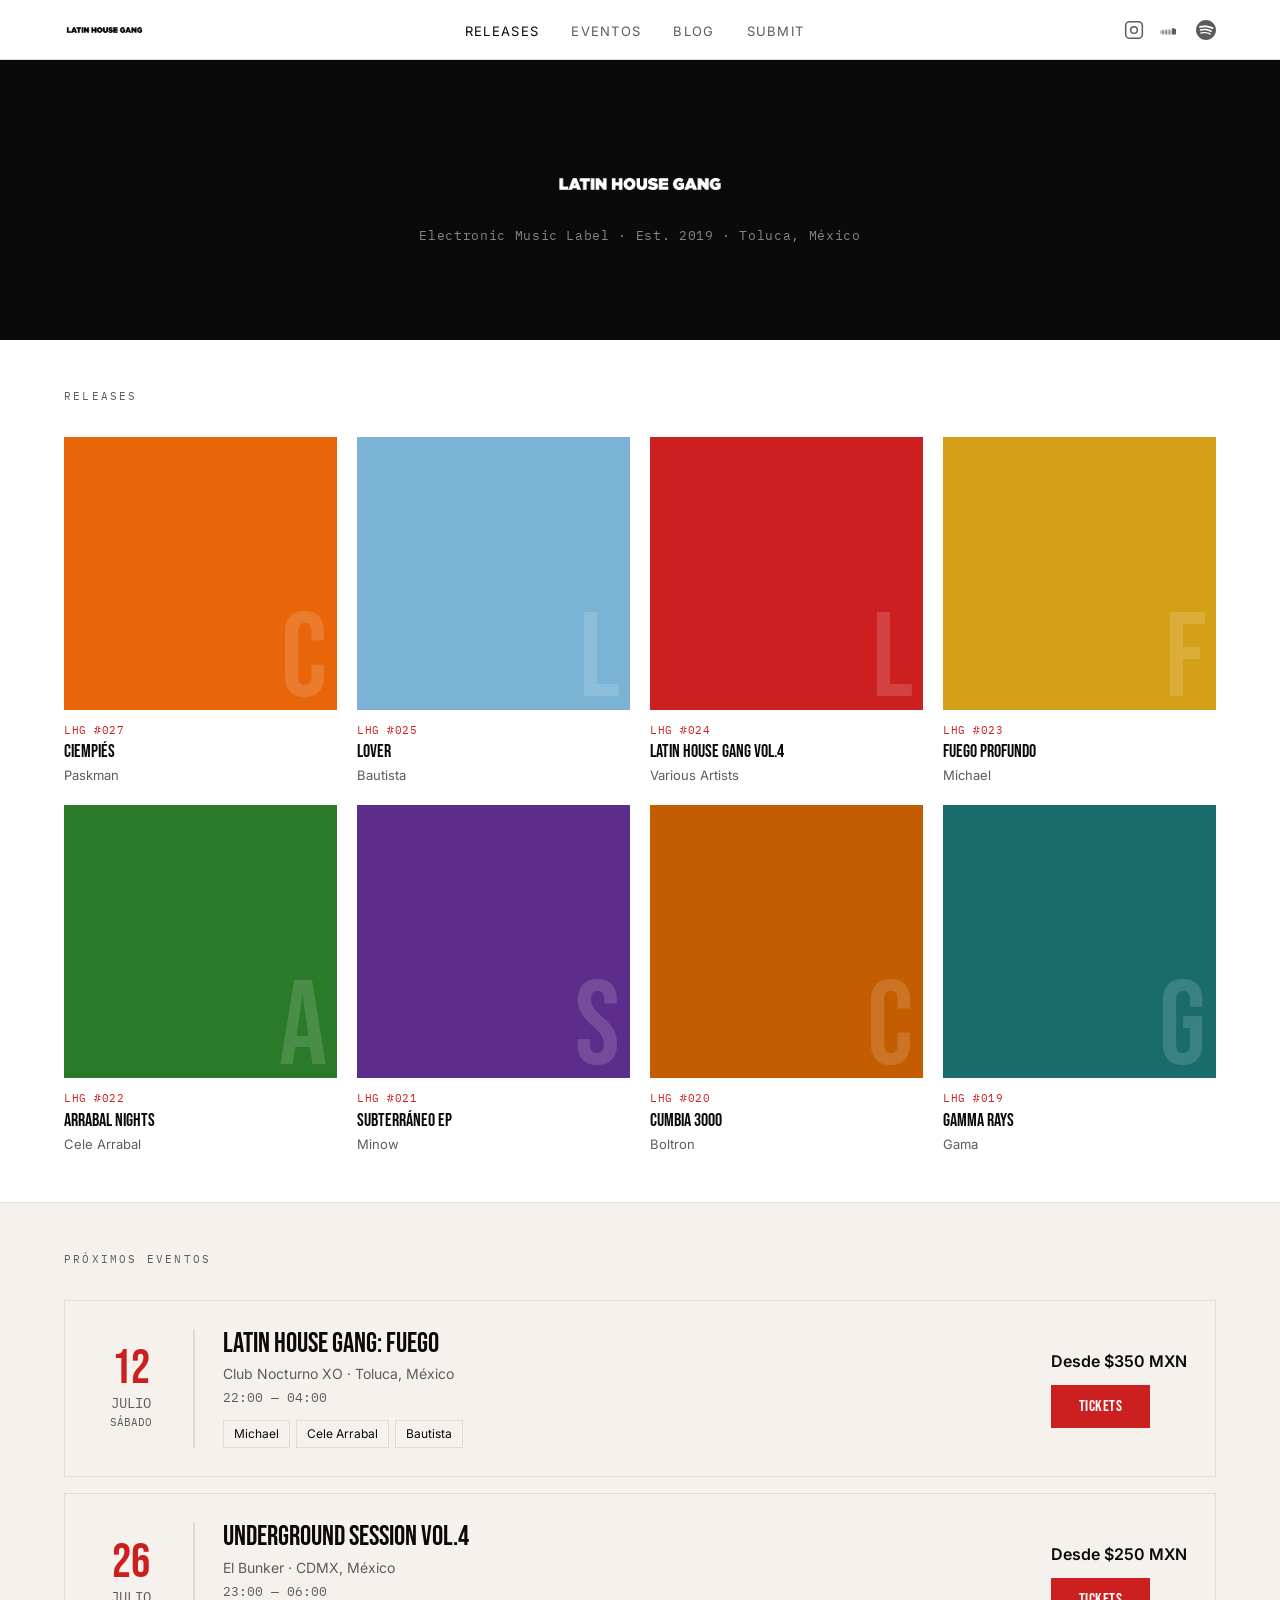
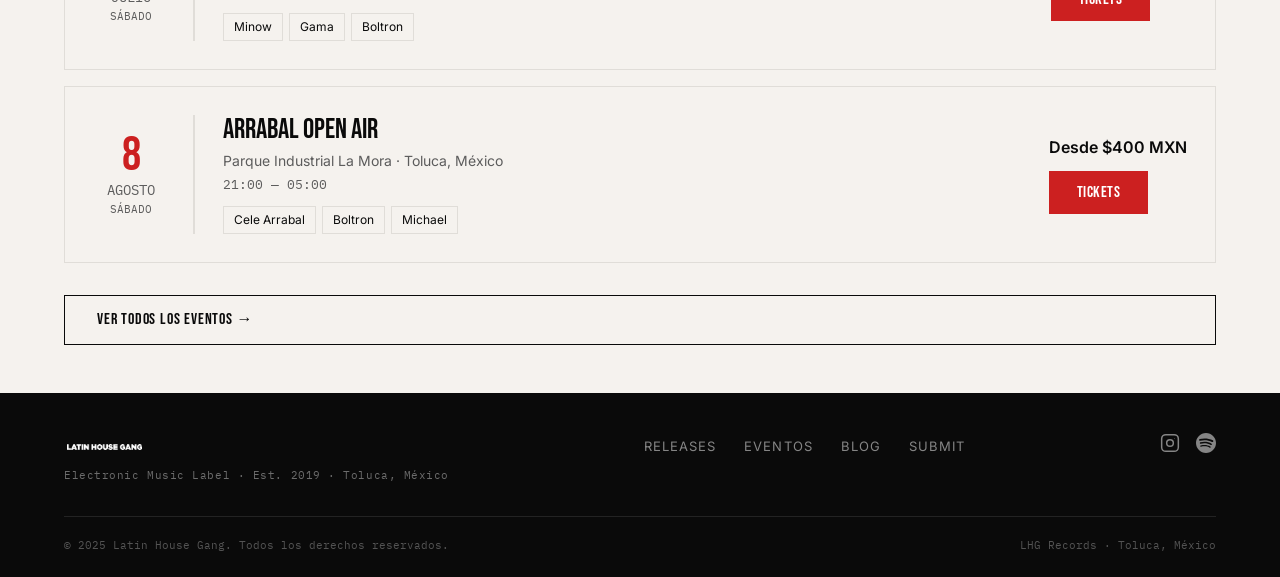
==== index.html @ 2cf2961d "Initial commit — Latin House Gang website Complete static site: home (releases + events), blog, subm" ====
<!DOCTYPE html>
<html lang="es">
<head>
  <meta charset="UTF-8">
  <meta name="viewport" content="width=device-width, initial-scale=1.0">
  <title>Latin House Gang — Electronic Music Label</title>
  <meta name="description" content="Sello discográfico de latin house y música electrónica. Toluca, México. Est. 2019.">
  <link rel="stylesheet" href="styles.css">
</head>
<body>

  <!-- NAVBAR -->
  <nav class="navbar" id="navbar">
    <div class="navbar-inner">
      <a href="index.html" class="nav-logo">
        <img src="LHG_Logo_Negro_Banner.png" alt="Latin House Gang" onerror="this.style.display='none';this.nextElementSibling.style.display='block'">
        <span class="nav-logo-text" style="display:none">LATIN HOUSE GANG</span>
      </a>
      <ul class="nav-links">
        <li><a href="index.html">RELEASES</a></li>
        <li><a href="eventos.html">EVENTOS</a></li>
        <li><a href="blog.html">BLOG</a></li>
        <li><a href="submit.html">SUBMIT</a></li>
      </ul>
      <div class="nav-icons">
        <a href="https://www.instagram.com/latinhousegangmusic/" target="_blank" rel="noopener" aria-label="Instagram">
          <svg viewBox="0 0 24 24" fill="none" stroke="currentColor" stroke-width="1.8" stroke-linecap="round" stroke-linejoin="round">
            <rect x="2" y="2" width="20" height="20" rx="5"/>
            <circle cx="12" cy="12" r="4"/>
            <circle cx="17.5" cy="6.5" r="0.5" fill="currentColor" stroke="none"/>
          </svg>
        </a>
        <a href="#" target="_blank" rel="noopener" aria-label="SoundCloud">
          <svg viewBox="0 0 24 24" fill="currentColor">
            <path d="M1.175 12.225c-.108 0-.196.088-.196.197l-.3 2.236.3 2.206c0 .109.088.197.196.197.11 0 .197-.088.197-.197l.338-2.206-.338-2.236c0-.109-.088-.197-.197-.197zm1.662-.613c-.12 0-.217.098-.217.218l-.27 2.828.27 2.77c0 .12.098.217.217.217.12 0 .218-.098.218-.217l.305-2.77-.305-2.828c0-.12-.097-.218-.218-.218zm1.69-.206c-.133 0-.24.107-.24.24l-.24 3.034.24 2.926c0 .132.107.24.24.24.132 0 .24-.108.24-.24l.273-2.926-.273-3.034c0-.133-.108-.24-.24-.24zm1.707-.075c-.145 0-.263.117-.263.263l-.21 3.109.21 2.869c0 .146.118.263.263.263.145 0 .263-.117.263-.263l.237-2.869-.237-3.109c0-.146-.118-.263-.263-.263zm1.72.088c-.157 0-.286.128-.286.286l-.18 3.021.18 2.783c0 .157.129.285.286.285.157 0 .285-.128.285-.285l.205-2.783-.205-3.021c0-.158-.128-.286-.285-.286zm1.733-.12c-.169 0-.307.138-.307.307l-.15 3.141.15 2.73c0 .169.138.308.307.308.17 0 .307-.139.307-.308l.17-2.73-.17-3.141c0-.169-.138-.307-.307-.307zm1.75-.072c-.183 0-.33.148-.33.33l-.12 3.213.12 2.696c0 .183.147.33.33.33.182 0 .33-.147.33-.33l.137-2.696-.137-3.213c0-.182-.148-.33-.33-.33zm1.766.072c-.194 0-.352.158-.352.352l-.09 3.141.09 2.641c0 .194.158.352.352.352.194 0 .352-.158.352-.352l.1-2.641-.1-3.141c0-.194-.158-.352-.352-.352zm1.78.047c-.205 0-.373.168-.373.374l-.061 3.094.061 2.574c0 .206.168.374.373.374.207 0 .374-.168.374-.374l.07-2.574-.07-3.094c0-.206-.167-.374-.374-.374zm3.504-.766c-.102-.038-.21-.059-.322-.059-.433 0-.8.261-.978.641-.2-.86-.975-1.5-1.9-1.5-.26 0-.507.053-.734.15-.084.032-.107.065-.108.097v7.354c.001.034.027.062.062.068h4.08c.37 0 .672-.3.672-.672V12.1c0-1.063-.712-1.961-1.772-2.101z"/>
          </svg>
        </a>
      </div>
      <button class="nav-hamburger" aria-label="Menú" aria-expanded="false">
        <span></span><span></span><span></span>
      </button>
    </div>
  </nav>

  <!-- MOBILE MENU -->
  <div class="nav-mobile-menu">
    <a href="index.html">RELEASES</a>
    <a href="eventos.html">EVENTOS</a>
    <a href="blog.html">BLOG</a>
    <a href="submit.html">SUBMIT</a>
    <div class="nav-mobile-icons">
      <a href="https://www.instagram.com/latinhousegangmusic/" target="_blank" rel="noopener" aria-label="Instagram">
        <svg viewBox="0 0 24 24" fill="none" stroke="currentColor" stroke-width="1.8" stroke-linecap="round" stroke-linejoin="round" width="20" height="20">
          <rect x="2" y="2" width="20" height="20" rx="5"/>
          <circle cx="12" cy="12" r="4"/>
          <circle cx="17.5" cy="6.5" r="0.5" fill="currentColor" stroke="none"/>
        </svg>
      </a>
    </div>
  </div>

  <!-- HERO -->
  <section class="hero">
    <div class="hero-inner">
      <img src="LHG_Logo_Blanco_Banner.png" alt="Latin House Gang" class="hero-logo-img" onerror="this.style.display='none';this.nextElementSibling.style.display='block'">
      <h1 class="hero-title" style="display:none">LATIN HOUSE GANG</h1>
      <p class="hero-tagline">Electronic Music Label · Est. 2019 · Toluca, México</p>
    </div>
  </section>

  <!-- RELEASES -->
  <section class="releases-section">
    <div class="container">
      <p class="section-label">RELEASES</p>
      <div class="releases-grid" id="releasesGridHome"></div>
    </div>
  </section>

  <hr class="section-divider">

  <!-- PRÓXIMOS EVENTOS -->
  <section class="eventos-section">
    <div class="container">
      <p class="section-label">PRÓXIMOS EVENTOS</p>
      <div class="eventos-list" id="eventosListHome"></div>
      <a href="eventos.html" class="btn-ver-eventos">VER TODOS LOS EVENTOS →</a>
    </div>
  </section>

  <!-- FOOTER -->
  <footer class="footer">
    <div class="footer-inner">
      <div class="footer-top">
        <div class="footer-logo">
          <img src="LHG_Logo_Blanco_Banner.png" alt="Latin House Gang" onerror="this.style.display='none';this.nextElementSibling.style.display='block'">
          <span class="footer-logo-text" style="display:none">LATIN HOUSE GANG</span>
          <p class="footer-tagline">Electronic Music Label · Est. 2019 · Toluca, México</p>
        </div>
        <ul class="footer-links">
          <li><a href="index.html">RELEASES</a></li>
          <li><a href="eventos.html">EVENTOS</a></li>
          <li><a href="blog.html">BLOG</a></li>
          <li><a href="submit.html">SUBMIT</a></li>
        </ul>
        <div class="footer-social">
          <a href="https://www.instagram.com/latinhousegangmusic/" target="_blank" rel="noopener" aria-label="Instagram">
            <svg viewBox="0 0 24 24" fill="none" stroke="currentColor" stroke-width="1.8" stroke-linecap="round" stroke-linejoin="round" width="20" height="20">
              <rect x="2" y="2" width="20" height="20" rx="5"/>
              <circle cx="12" cy="12" r="4"/>
              <circle cx="17.5" cy="6.5" r="0.5" fill="currentColor" stroke="none"/>
            </svg>
          </a>
        </div>
      </div>
      <div class="footer-bottom">
        <span class="footer-copy">© 2025 Latin House Gang. Todos los derechos reservados.</span>
        <span class="footer-copy">LHG Records · Toluca, México</span>
      </div>
    </div>
  </footer>

  <!-- MODAL TICKETS -->
  <div class="modal-overlay" id="ticketModal" role="dialog" aria-modal="true">
    <div class="modal-box">
      <button class="modal-close" aria-label="Cerrar">×</button>
      <div class="modal-content">
        <div class="modal-title"></div>
        <div class="modal-date"></div>
        <hr class="modal-divider">
        <div class="modal-tiers"></div>
        <div class="modal-total" id="modalTotal">TOTAL: $0 MXN</div>
        <button class="btn-proceder" id="btnProceder" disabled>PROCEDER AL PAGO</button>
        <p class="modal-nota">Demo · La integración de pagos estará disponible próximamente</p>
      </div>
      <div class="modal-confirm" style="display:none">
        <div class="modal-confirm-title">¡GRACIAS POR TU INTERÉS!</div>
        <div class="modal-confirm-text">
          Este es un demo. La venta de tickets estará disponible próximamente.<br>
          Te notificaremos en cuanto abra la venta.
        </div>
        <button class="btn-cerrar-modal">CERRAR</button>
      </div>
    </div>
  </div>

  <script src="script.js"></script>
</body>
</html>
---- styles.css ----
@import url('https://fonts.googleapis.com/css2?family=Bebas+Neue&family=Inter:wght@400;500;600&family=IBM+Plex+Mono:wght@400;500&display=swap');

:root {
  --bg: #FFFFFF;
  --bg-alt: #F5F2EE;
  --text: #0A0A0A;
  --muted: #5C5C5C;
  --accent: #CC2020;
  --border: #E0DDD8;
}

*, *::before, *::after { box-sizing: border-box; margin: 0; padding: 0; }

html { scroll-behavior: smooth; }

body {
  font-family: 'Inter', sans-serif;
  background: var(--bg);
  color: var(--text);
  line-height: 1.5;
}

button, input, select, textarea { border-radius: 0; font-family: inherit; }
a { text-decoration: none; color: inherit; }
img { display: block; max-width: 100%; }

/* ─── NAVBAR ─── */
.navbar {
  position: sticky;
  top: 0;
  z-index: 100;
  background: #fff;
  border-bottom: 1px solid var(--border);
  height: 60px;
  display: flex;
  align-items: center;
  transition: box-shadow 0.2s ease;
}
.navbar.scrolled { box-shadow: 0 1px 8px rgba(0,0,0,0.08); }

.navbar-inner {
  max-width: 1200px;
  margin: 0 auto;
  padding: 0 24px;
  width: 100%;
  display: flex;
  align-items: center;
  justify-content: space-between;
}

.nav-logo img { height: 28px; width: auto; display: block; }
.nav-logo-text {
  font-family: 'Bebas Neue', sans-serif;
  font-size: 20px;
  color: var(--text);
  letter-spacing: 0.02em;
}

.nav-links {
  display: flex;
  gap: 32px;
  list-style: none;
}
.nav-links a {
  font-family: 'Inter', sans-serif;
  font-size: 13px;
  text-transform: uppercase;
  color: var(--muted);
  letter-spacing: 0.1em;
  transition: color 0.2s ease;
}
.nav-links a:hover, .nav-links a.active { color: var(--text); }

.nav-icons {
  display: flex;
  align-items: center;
  gap: 16px;
}
.nav-icons a { color: var(--muted); transition: color 0.2s ease; display: flex; }
.nav-icons a:hover { color: var(--accent); }
.nav-icons svg { width: 20px; height: 20px; }

.nav-hamburger {
  display: none;
  background: none;
  border: none;
  cursor: pointer;
  flex-direction: column;
  gap: 5px;
  padding: 4px;
}
.nav-hamburger span {
  display: block;
  width: 22px;
  height: 2px;
  background: var(--text);
  transition: all 0.2s ease;
}

.nav-mobile-menu {
  display: none;
  position: fixed;
  top: 60px;
  left: 0;
  right: 0;
  background: #fff;
  border-bottom: 1px solid var(--border);
  padding: 24px;
  z-index: 99;
  flex-direction: column;
  gap: 24px;
}
.nav-mobile-menu.open { display: flex; }
.nav-mobile-menu a {
  font-family: 'Inter', sans-serif;
  font-size: 15px;
  text-transform: uppercase;
  color: var(--muted);
  letter-spacing: 0.1em;
}
.nav-mobile-icons {
  display: flex;
  gap: 20px;
}
.nav-mobile-icons a { color: var(--muted); transition: color 0.2s ease; display: flex; }
.nav-mobile-icons a:hover { color: var(--accent); }
.nav-mobile-icons svg { width: 20px; height: 20px; }

/* ─── HERO HOME ─── */
.hero {
  background: #0A0A0A;
  height: 280px;
  display: flex;
  align-items: center;
  justify-content: center;
  text-align: center;
}
.hero-inner { padding: 0 24px; }
.hero-logo-img { height: 60px; width: auto; margin: 0 auto 12px; }
.hero-title {
  font-family: 'Bebas Neue', sans-serif;
  font-size: 96px;
  color: #fff;
  line-height: 1;
  letter-spacing: 0.02em;
}
.hero-tagline {
  font-family: 'IBM Plex Mono', monospace;
  font-size: 13px;
  color: rgba(255,255,255,0.5);
  margin-top: 12px;
  letter-spacing: 0.05em;
}

/* ─── SECTION LABEL ─── */
.section-label {
  font-family: 'IBM Plex Mono', monospace;
  font-size: 11px;
  color: var(--muted);
  letter-spacing: 0.2em;
  text-transform: uppercase;
  margin-bottom: 32px;
}

/* ─── RELEASES SECTION ─── */
.releases-section {
  padding: 48px 0;
}
.container {
  max-width: 1200px;
  margin: 0 auto;
  padding: 0 24px;
}

.releases-grid {
  display: grid;
  grid-template-columns: repeat(4, 1fr);
  gap: 20px;
}

.release-card {
  cursor: pointer;
  display: block;
}
.release-card:hover .release-cover-overlay { opacity: 1; }

.release-cover-wrap {
  position: relative;
  aspect-ratio: 1 / 1;
  overflow: hidden;
}
.release-cover {
  width: 100%;
  height: 100%;
  position: relative;
  display: flex;
  align-items: center;
  justify-content: center;
}
.release-cover img {
  width: 100%;
  height: 100%;
  object-fit: cover;
  display: block;
}
.cover-letter {
  font-family: 'Bebas Neue', sans-serif;
  font-size: 120px;
  color: rgba(255,255,255,0.15);
  position: absolute;
  bottom: -10px;
  right: 10px;
  line-height: 1;
  pointer-events: none;
  user-select: none;
}
.release-cover-overlay {
  position: absolute;
  inset: 0;
  background: rgba(0,0,0,0.6);
  display: flex;
  align-items: center;
  justify-content: center;
  opacity: 0;
  transition: opacity 0.25s ease;
}
.overlay-btn {
  font-family: 'Bebas Neue', sans-serif;
  font-size: 14px;
  background: #fff;
  color: var(--text);
  border: none;
  padding: 10px 24px;
  cursor: pointer;
  letter-spacing: 0.05em;
  pointer-events: none;
}
.release-info { padding: 12px 0 0; }
.release-catalog {
  font-family: 'IBM Plex Mono', monospace;
  font-size: 11px;
  color: var(--accent);
  margin-bottom: 4px;
  letter-spacing: 0.05em;
}
.release-title {
  font-family: 'Bebas Neue', sans-serif;
  font-size: 18px;
  color: var(--text);
  line-height: 1.1;
  margin-bottom: 4px;
}
.release-artist {
  font-size: 13px;
  color: var(--muted);
}

/* ─── SECTION DIVIDER ─── */
.section-divider {
  border: none;
  border-top: 1px solid var(--border);
}

/* ─── FOOTER ─── */
.footer {
  background: #0A0A0A;
  color: #fff;
  padding: 40px 0 24px;
}
.footer-inner {
  max-width: 1200px;
  margin: 0 auto;
  padding: 0 24px;
}
.footer-top {
  display: flex;
  justify-content: space-between;
  align-items: flex-start;
  margin-bottom: 32px;
  gap: 24px;
}
.footer-logo img { height: 28px; width: auto; }
.footer-logo-text {
  font-family: 'Bebas Neue', sans-serif;
  font-size: 20px;
  color: #fff;
}
.footer-tagline {
  font-family: 'IBM Plex Mono', monospace;
  font-size: 11px;
  color: rgba(255,255,255,0.4);
  margin-top: 6px;
  letter-spacing: 0.05em;
}
.footer-links {
  display: flex;
  gap: 28px;
  list-style: none;
}
.footer-links a {
  font-size: 13px;
  text-transform: uppercase;
  color: rgba(255,255,255,0.5);
  letter-spacing: 0.08em;
  transition: color 0.2s ease;
}
.footer-links a:hover { color: #fff; }
.footer-social { display: flex; gap: 16px; }
.footer-social a { color: rgba(255,255,255,0.5); transition: color 0.2s ease; display: flex; }
.footer-social a:hover { color: var(--accent); }
.footer-social svg { width: 20px; height: 20px; }
.footer-bottom {
  border-top: 1px solid rgba(255,255,255,0.1);
  padding-top: 20px;
  display: flex;
  justify-content: space-between;
  align-items: center;
}
.footer-copy {
  font-family: 'IBM Plex Mono', monospace;
  font-size: 11px;
  color: rgba(255,255,255,0.3);
}

/* ─── PAGE HERO (blog, submit, eventos) ─── */
.page-hero {
  padding: 56px 0 32px;
  border-bottom: 2px solid var(--text);
  margin-bottom: 48px;
}
.page-hero-title {
  font-family: 'Bebas Neue', sans-serif;
  font-size: 80px;
  color: var(--text);
  line-height: 1;
}
.page-hero-sub {
  font-family: 'IBM Plex Mono', monospace;
  font-size: 13px;
  color: var(--muted);
  margin-top: 8px;
  letter-spacing: 0.1em;
  text-transform: uppercase;
}

/* ─── BLOG ─── */
.blog-grid {
  display: grid;
  grid-template-columns: repeat(3, 1fr);
  gap: 32px;
  padding-bottom: 64px;
}
.blog-card { display: flex; flex-direction: column; gap: 12px; }
.blog-cover {
  aspect-ratio: 16 / 9;
  position: relative;
  overflow: hidden;
  display: flex;
  align-items: flex-end;
  justify-content: flex-start;
  padding: 16px;
}
.blog-cover-letter {
  font-family: 'Bebas Neue', sans-serif;
  font-size: 80px;
  color: rgba(255,255,255,0.15);
  line-height: 1;
  user-select: none;
}
.blog-meta { display: flex; align-items: center; gap: 12px; }
.blog-tag {
  font-family: 'IBM Plex Mono', monospace;
  font-size: 10px;
  text-transform: uppercase;
  color: var(--accent);
  letter-spacing: 0.1em;
}
.blog-date {
  font-family: 'IBM Plex Mono', monospace;
  font-size: 11px;
  color: var(--muted);
}
.blog-title {
  font-family: 'Bebas Neue', sans-serif;
  font-size: 22px;
  color: var(--text);
  line-height: 1.15;
}
.blog-excerpt {
  font-size: 14px;
  color: var(--muted);
  display: -webkit-box;
  -webkit-line-clamp: 2;
  -webkit-box-orient: vertical;
  overflow: hidden;
}
.blog-read-more {
  font-size: 13px;
  font-weight: 600;
  color: var(--accent);
  transition: text-decoration 0.15s;
  cursor: pointer;
}
.blog-read-more:hover { text-decoration: underline; }

/* ─── SUBMIT FORM ─── */
.submit-layout {
  display: grid;
  grid-template-columns: 1fr 1fr;
  gap: 64px;
  padding-bottom: 64px;
}
.submit-form-wrap { max-width: 600px; }
.form-group { margin-bottom: 24px; }
.form-label {
  display: block;
  font-family: 'IBM Plex Mono', monospace;
  font-size: 11px;
  text-transform: uppercase;
  color: var(--muted);
  letter-spacing: 0.08em;
  margin-bottom: 8px;
}
.form-input, .form-select, .form-textarea {
  width: 100%;
  background: #fff;
  border: 1.5px solid var(--border);
  color: var(--text);
  padding: 12px 16px;
  font-size: 14px;
  font-family: 'Inter', sans-serif;
  transition: border-color 0.2s ease;
  outline: none;
  appearance: none;
}
.form-input:focus, .form-select:focus, .form-textarea:focus {
  border-color: var(--text);
}
.form-input.error, .form-select.error, .form-textarea.error {
  border-color: var(--accent);
}
.form-textarea { resize: vertical; min-height: 100px; }
.form-select-wrap { position: relative; }
.form-select-wrap::after {
  content: '▾';
  position: absolute;
  right: 14px;
  top: 50%;
  transform: translateY(-50%);
  pointer-events: none;
  font-size: 12px;
  color: var(--muted);
}
.submit-btn {
  font-family: 'Bebas Neue', sans-serif;
  font-size: 18px;
  background: var(--text);
  color: #fff;
  border: none;
  padding: 16px 40px;
  width: 100%;
  cursor: pointer;
  letter-spacing: 0.05em;
  transition: background 0.2s ease;
}
.submit-btn:hover { background: var(--accent); }
.form-success {
  display: none;
  font-family: 'Bebas Neue', sans-serif;
  font-size: 24px;
  color: var(--accent);
  margin-top: 20px;
  animation: fadeIn 0.4s ease;
}
.form-success.show { display: block; }

.submit-info { padding-top: 8px; }
.submit-info-title {
  font-family: 'Bebas Neue', sans-serif;
  font-size: 28px;
  color: var(--text);
  border-top: 2px solid var(--text);
  padding-top: 24px;
  margin-bottom: 24px;
}
.submit-bullets { list-style: none; display: flex; flex-direction: column; gap: 16px; }
.submit-bullets li {
  font-size: 15px;
  color: var(--muted);
  padding-left: 20px;
  position: relative;
}
.submit-bullets li::before {
  content: '·';
  position: absolute;
  left: 0;
  color: var(--accent);
  font-size: 18px;
  line-height: 1.3;
}

/* ─── PRÓXIMOS EVENTOS HOME SECTION ─── */
.eventos-section {
  padding: 48px 0;
  background: var(--bg-alt);
}
.eventos-list { display: flex; flex-direction: column; gap: 16px; margin-bottom: 32px; }

.evento-card {
  display: grid;
  grid-template-columns: 100px 2px 1fr auto;
  align-items: center;
  gap: 0;
  border: 1px solid var(--border);
  padding: 28px;
  transition: border-color 0.2s ease;
  cursor: pointer;
}
.evento-card:hover { border-color: var(--text); }

.evento-date-col { text-align: center; padding-right: 24px; }
.evento-day-num {
  font-family: 'Bebas Neue', sans-serif;
  font-size: 48px;
  color: var(--accent);
  line-height: 1;
  display: block;
}
.evento-month {
  font-family: 'IBM Plex Mono', monospace;
  font-size: 14px;
  color: var(--muted);
  text-transform: uppercase;
  display: block;
}
.evento-weekday {
  font-family: 'IBM Plex Mono', monospace;
  font-size: 11px;
  color: var(--muted);
  text-transform: uppercase;
  display: block;
}

.evento-divider {
  width: 2px;
  background: var(--border);
  align-self: stretch;
}

.evento-info-col { padding: 0 28px; }
.evento-nombre {
  font-family: 'Bebas Neue', sans-serif;
  font-size: 28px;
  color: var(--text);
  line-height: 1.1;
  margin-bottom: 4px;
}
.evento-venue {
  font-size: 14px;
  color: var(--muted);
  margin-bottom: 4px;
}
.evento-hora {
  font-family: 'IBM Plex Mono', monospace;
  font-size: 13px;
  color: var(--muted);
  margin-bottom: 12px;
}
.evento-lineup {
  display: flex;
  flex-wrap: wrap;
  gap: 6px;
}
.evento-chip {
  background: var(--bg-alt);
  border: 1px solid var(--border);
  padding: 4px 10px;
  font-size: 12px;
  color: var(--text);
  font-family: 'Inter', sans-serif;
}
.evento-card:hover .evento-chip { background: #fff; }

.evento-ticket-col { text-align: right; padding-left: 20px; }
.evento-precio {
  font-size: 16px;
  font-weight: 600;
  color: var(--text);
  margin-bottom: 12px;
  white-space: nowrap;
}
.btn-tickets {
  font-family: 'Bebas Neue', sans-serif;
  font-size: 16px;
  background: var(--accent);
  color: #fff;
  border: none;
  padding: 12px 28px;
  cursor: pointer;
  letter-spacing: 0.03em;
  transition: background 0.2s ease;
  white-space: nowrap;
  display: block;
}
.btn-tickets:hover { background: #A01818; }
.btn-tickets:disabled {
  background: #C0BDB8;
  cursor: not-allowed;
}

.btn-ver-eventos {
  font-family: 'Bebas Neue', sans-serif;
  font-size: 16px;
  border: 1.5px solid var(--text);
  background: transparent;
  color: var(--text);
  padding: 12px 32px;
  cursor: pointer;
  display: block;
  margin: 0 auto;
  letter-spacing: 0.05em;
  transition: background 0.2s ease, color 0.2s ease;
}
.btn-ver-eventos:hover { background: var(--text); color: #fff; }

/* ─── EVENTOS PAGE ─── */
.eventos-page { padding-bottom: 64px; }

/* ─── EVENTO DETALLE ─── */
.evento-detalle-flyer {
  width: 100%;
  height: 420px;
  background: #0A0A0A;
  display: flex;
  flex-direction: column;
  align-items: center;
  justify-content: center;
  text-align: center;
  position: relative;
  overflow: hidden;
}
.evento-detalle-flyer img {
  width: 100%;
  height: 100%;
  object-fit: cover;
  position: absolute;
  inset: 0;
}
.flyer-overlay-text {
  position: relative;
  z-index: 2;
  text-align: center;
}
.flyer-event-name {
  font-family: 'Bebas Neue', sans-serif;
  font-size: 72px;
  color: #fff;
  line-height: 1;
}
.flyer-event-date {
  font-family: 'IBM Plex Mono', monospace;
  font-size: 16px;
  color: rgba(255,255,255,0.6);
  margin-top: 12px;
}

.evento-detalle-body {
  max-width: 1200px;
  margin: 0 auto;
  padding: 40px 24px 64px;
  display: grid;
  grid-template-columns: 1fr 340px;
  gap: 48px;
  align-items: start;
}
.evento-detalle-left {}

.badge-lugares {
  display: inline-block;
  background: #FFF3CD;
  color: #856404;
  font-family: 'Inter', sans-serif;
  font-size: 13px;
  font-weight: 600;
  padding: 6px 14px;
  border-radius: 20px;
  margin-bottom: 16px;
}
.evento-detalle-nombre {
  font-family: 'Bebas Neue', sans-serif;
  font-size: 40px;
  color: var(--text);
  line-height: 1;
  margin-bottom: 6px;
}
.evento-detalle-by {
  font-size: 14px;
  color: var(--muted);
  margin-bottom: 12px;
}
.evento-detalle-stats {
  font-size: 13px;
  color: var(--muted);
  margin-bottom: 32px;
}

.evento-sticky-box {
  position: sticky;
  top: 80px;
  border: 1.5px solid var(--border);
  padding: 28px;
}
.sticky-precio {
  font-size: 24px;
  font-weight: 700;
  color: var(--text);
  margin-bottom: 8px;
}
.sticky-fechas {
  font-family: 'IBM Plex Mono', monospace;
  font-size: 13px;
  color: var(--muted);
  margin-bottom: 20px;
}
.btn-comprar {
  font-family: 'Bebas Neue', sans-serif;
  font-size: 20px;
  background: var(--accent);
  color: #fff;
  border: none;
  padding: 18px 32px;
  width: 100%;
  cursor: pointer;
  letter-spacing: 0.03em;
  margin-bottom: 12px;
  transition: background 0.2s ease;
}
.btn-comprar:hover { background: #A01818; }
.btn-guardar {
  font-family: 'Bebas Neue', sans-serif;
  font-size: 18px;
  background: #fff;
  border: 1.5px solid var(--text);
  color: var(--text);
  padding: 14px 32px;
  width: 100%;
  cursor: pointer;
  letter-spacing: 0.03em;
  transition: all 0.2s ease;
}
.btn-guardar.guardado {
  border-color: #2A7A2A;
  color: #2A7A2A;
}

/* ─── SECCIONES DETALLE EVENTO ─── */
.evento-section {
  margin-top: 40px;
  padding-top: 32px;
  border-top: 1px solid var(--border);
}
.evento-section-title {
  font-family: 'Bebas Neue', sans-serif;
  font-size: 32px;
  color: var(--text);
  border-bottom: 2px solid var(--text);
  padding-bottom: 8px;
  margin-bottom: 24px;
}

.lineup-grid {
  display: grid;
  grid-template-columns: repeat(2, 1fr);
  gap: 12px;
  margin-bottom: 20px;
}
.artista-card {
  border: 1px solid var(--border);
  padding: 20px 24px;
  display: flex;
  align-items: center;
  gap: 16px;
  cursor: pointer;
  transition: background 0.15s ease, border-color 0.15s ease;
}
.artista-card:hover {
  background: var(--bg-alt);
  border-color: var(--text);
}
.artista-avatar {
  width: 56px;
  height: 56px;
  border-radius: 50%;
  background: var(--border);
  display: flex;
  align-items: center;
  justify-content: center;
  flex-shrink: 0;
}
.artista-inicial {
  font-family: 'Bebas Neue', sans-serif;
  font-size: 24px;
  color: var(--text);
}
.artista-nombre {
  font-size: 16px;
  font-weight: 600;
  flex: 1;
}
.artista-arrow {
  font-size: 20px;
  color: var(--muted);
}
.artista-socials {
  display: flex;
  gap: 8px;
  margin-left: auto;
}
.artista-social-link {
  color: var(--muted);
  display: flex;
  align-items: center;
  transition: color 0.2s;
}
.artista-social-link:hover { color: var(--accent); }
.btn-ver-artistas {
  font-family: 'Bebas Neue', sans-serif;
  font-size: 16px;
  border: 1.5px solid var(--text);
  background: transparent;
  color: var(--text);
  padding: 12px 32px;
  cursor: pointer;
  display: block;
  margin: 0 auto;
  letter-spacing: 0.05em;
  transition: background 0.2s, color 0.2s;
}
.btn-ver-artistas:hover { background: var(--text); color: #fff; }

.fecha-hora-grid {
  display: grid;
  grid-template-columns: 1fr 1fr;
  gap: 24px;
}
.fecha-principal {
  font-family: 'IBM Plex Mono', monospace;
  font-size: 16px;
  font-weight: 500;
  margin-bottom: 6px;
}
.fecha-horario {
  font-family: 'IBM Plex Mono', monospace;
  font-size: 14px;
  color: var(--muted);
  margin-bottom: 14px;
}
.calendario-wrap { position: relative; display: inline-block; }
.link-calendario {
  font-size: 14px;
  color: var(--accent);
  cursor: pointer;
  font-family: 'Inter', sans-serif;
}
.calendario-dropdown {
  display: none;
  position: absolute;
  top: calc(100% + 6px);
  left: 0;
  background: #fff;
  border: 1px solid var(--border);
  min-width: 200px;
  z-index: 10;
  box-shadow: 0 4px 12px rgba(0,0,0,0.08);
}
.calendario-dropdown.open { display: block; }
.calendario-dropdown button {
  display: block;
  width: 100%;
  background: none;
  border: none;
  padding: 12px 16px;
  text-align: left;
  font-size: 13px;
  cursor: pointer;
  color: var(--text);
  transition: background 0.15s;
}
.calendario-dropdown button:hover { background: var(--bg-alt); }

.ubicacion-grid {
  display: grid;
  grid-template-columns: 1fr 1fr;
  gap: 24px;
  align-items: start;
}
.venue-nombre {
  font-size: 16px;
  font-weight: 600;
  margin-bottom: 4px;
}
.venue-direccion {
  font-size: 14px;
  color: var(--muted);
  margin-bottom: 16px;
}
.mapa-placeholder {
  width: 100%;
  height: 240px;
  background: #F0EDE8;
  border: 1px solid var(--border);
  display: flex;
  flex-direction: column;
  align-items: center;
  justify-content: center;
  gap: 12px;
}
.mapa-placeholder span {
  font-family: 'IBM Plex Mono', monospace;
  font-size: 12px;
  color: var(--muted);
  letter-spacing: 0.08em;
}
.btn-mapa {
  font-family: 'IBM Plex Mono', monospace;
  font-size: 11px;
  background: none;
  border: 1px solid var(--border);
  color: var(--muted);
  padding: 8px 16px;
  cursor: pointer;
  transition: border-color 0.2s, color 0.2s;
}
.btn-mapa:hover { border-color: var(--text); color: var(--text); }

.organizer-card {
  background: var(--bg-alt);
  padding: 24px;
  display: flex;
  align-items: center;
  gap: 20px;
  flex-wrap: wrap;
}
.organizer-avatar {
  width: 56px;
  height: 56px;
  border-radius: 50%;
  background: var(--accent);
  display: flex;
  align-items: center;
  justify-content: center;
  flex-shrink: 0;
}
.organizer-avatar span {
  font-family: 'Bebas Neue', sans-serif;
  font-size: 16px;
  color: #fff;
  letter-spacing: 0.04em;
}
.organizer-info { flex: 1; }
.organizer-name {
  font-size: 16px;
  font-weight: 600;
  color: var(--text);
  margin-bottom: 4px;
}
.organizer-stats {
  font-size: 13px;
  color: var(--muted);
}
.btn-contacto {
  font-family: 'Bebas Neue', sans-serif;
  font-size: 14px;
  border: 1.5px solid var(--text);
  background: transparent;
  color: var(--text);
  padding: 10px 24px;
  cursor: pointer;
  letter-spacing: 0.05em;
  transition: background 0.2s, color 0.2s;
}
.btn-contacto:hover { background: var(--text); color: #fff; }

/* ─── MODAL ─── */
.modal-overlay {
  display: none;
  position: fixed;
  inset: 0;
  background: rgba(0,0,0,0.7);
  z-index: 200;
  align-items: center;
  justify-content: center;
  padding: 20px;
}
.modal-overlay.open { display: flex; }
.modal-box {
  background: #fff;
  padding: 40px;
  max-width: 480px;
  width: 100%;
  position: relative;
  max-height: 90vh;
  overflow-y: auto;
}
.modal-close {
  position: absolute;
  top: 16px;
  right: 20px;
  background: none;
  border: none;
  font-size: 22px;
  cursor: pointer;
  color: var(--muted);
  line-height: 1;
  transition: color 0.2s;
}
.modal-close:hover { color: var(--text); }
.modal-title {
  font-family: 'Bebas Neue', sans-serif;
  font-size: 28px;
  color: var(--text);
  margin-bottom: 4px;
}
.modal-date {
  font-family: 'IBM Plex Mono', monospace;
  font-size: 14px;
  color: var(--muted);
  margin-bottom: 20px;
}
.modal-divider { border: none; border-top: 1px solid var(--border); margin-bottom: 20px; }

.ticket-tier {
  border: 1.5px solid var(--border);
  padding: 16px 20px;
  margin-bottom: 10px;
  display: grid;
  grid-template-columns: 1fr auto;
  gap: 8px;
  align-items: center;
  transition: border-color 0.2s;
}
.ticket-tier:has(.qty-value:not([data-val="0"])) { border-color: var(--text); }
.ticket-tier-name {
  font-family: 'Bebas Neue', sans-serif;
  font-size: 16px;
  color: var(--text);
}
.ticket-tier-desc { font-size: 12px; color: var(--muted); }
.ticket-tier-precio {
  font-size: 15px;
  font-weight: 600;
  color: var(--text);
  text-align: right;
}
.qty-selector {
  display: flex;
  align-items: center;
  gap: 8px;
  justify-content: flex-end;
}
.qty-btn {
  width: 28px;
  height: 28px;
  border: 1.5px solid var(--border);
  background: none;
  cursor: pointer;
  font-size: 16px;
  font-weight: 600;
  display: flex;
  align-items: center;
  justify-content: center;
  color: var(--text);
  transition: border-color 0.2s, background 0.2s;
  line-height: 1;
}
.qty-btn:hover { border-color: var(--text); background: var(--bg-alt); }
.qty-value {
  font-family: 'IBM Plex Mono', monospace;
  font-size: 15px;
  min-width: 20px;
  text-align: center;
}

.modal-total {
  font-family: 'Bebas Neue', sans-serif;
  font-size: 22px;
  color: var(--accent);
  margin: 20px 0;
  text-align: right;
}
.btn-proceder {
  font-family: 'Bebas Neue', sans-serif;
  font-size: 18px;
  background: var(--text);
  color: #fff;
  border: none;
  padding: 16px;
  width: 100%;
  cursor: pointer;
  letter-spacing: 0.03em;
  margin-bottom: 12px;
  transition: background 0.2s;
}
.btn-proceder:hover:not(:disabled) { background: #333; }
.btn-proceder:disabled { background: var(--border); cursor: not-allowed; }
.modal-nota {
  font-family: 'IBM Plex Mono', monospace;
  font-size: 11px;
  color: var(--muted);
  text-align: center;
}

.modal-confirm { text-align: center; padding: 20px 0; }
.modal-confirm-title {
  font-family: 'Bebas Neue', sans-serif;
  font-size: 28px;
  color: var(--accent);
  margin-bottom: 16px;
}
.modal-confirm-text {
  font-size: 14px;
  color: var(--muted);
  line-height: 1.6;
  margin-bottom: 24px;
}
.btn-cerrar-modal {
  font-family: 'Bebas Neue', sans-serif;
  font-size: 16px;
  background: var(--text);
  color: #fff;
  border: none;
  padding: 14px 32px;
  cursor: pointer;
  transition: background 0.2s;
}
.btn-cerrar-modal:hover { background: #333; }

/* ─── ORGANIZER INLINE (event header) ─── */
.evento-org-inline {
  display: flex;
  align-items: center;
  gap: 12px;
  margin-bottom: 32px;
  flex-wrap: wrap;
}
.org-inline-avatar {
  width: 40px;
  height: 40px;
  border-radius: 50%;
  background: var(--accent);
  display: flex;
  align-items: center;
  justify-content: center;
  flex-shrink: 0;
}
.org-inline-avatar span {
  font-family: 'Bebas Neue', sans-serif;
  font-size: 12px;
  color: #fff;
  letter-spacing: 0.04em;
}
.org-inline-info {
  display: flex;
  flex-direction: column;
  gap: 2px;
  flex: 1;
}
.org-inline-label {
  font-size: 14px;
  color: var(--text);
}
.org-inline-stats {
  font-family: 'IBM Plex Mono', monospace;
  font-size: 11px;
  color: var(--muted);
}
.btn-seguir {
  font-family: 'Bebas Neue', sans-serif;
  font-size: 15px;
  border: 1.5px solid var(--text);
  background: transparent;
  color: var(--text);
  padding: 8px 22px;
  cursor: pointer;
  letter-spacing: 0.05em;
  transition: all 0.2s ease;
  white-space: nowrap;
}
.btn-seguir:hover { background: var(--text); color: #fff; }
.btn-seguir.siguiendo {
  background: #1A6B1A;
  border-color: #1A6B1A;
  color: #fff;
}

/* ─── ORGANIZER CARD V2 (section bottom) ─── */
.organizer-card-v2 {
  background: var(--bg-alt);
  padding: 24px;
}
.organizer-card-top {
  display: flex;
  align-items: flex-start;
  gap: 16px;
  margin-bottom: 20px;
}
.organizer-stats-cols {
  display: flex;
  align-items: center;
  gap: 0;
  margin-top: 8px;
  flex-wrap: wrap;
}
.org-stat-col {
  display: flex;
  flex-direction: column;
  padding: 0 16px 0 0;
}
.org-stat-col:first-child { padding-left: 0; }
.org-stat-label {
  font-family: 'IBM Plex Mono', monospace;
  font-size: 11px;
  color: var(--muted);
  letter-spacing: 0.05em;
}
.org-stat-val {
  font-size: 16px;
  font-weight: 600;
  color: var(--text);
  margin-top: 2px;
}
.org-stat-divider {
  width: 1px;
  height: 36px;
  background: var(--border);
  margin-right: 16px;
}
.organizer-card-btns {
  display: flex;
  gap: 12px;
  flex-wrap: wrap;
}
.btn-follow {
  font-family: 'Bebas Neue', sans-serif;
  font-size: 14px;
  background: var(--accent);
  color: #fff;
  border: none;
  padding: 10px 24px;
  cursor: pointer;
  letter-spacing: 0.05em;
  transition: all 0.2s ease;
}
.btn-follow:hover { background: #A01818; }
.btn-follow.following {
  background: #1A6B1A;
  color: #fff;
}

/* ─── ANIMATIONS ─── */
@keyframes fadeIn {
  from { opacity: 0; transform: translateY(8px); }
  to { opacity: 1; transform: translateY(0); }
}

/* ─── RESPONSIVE ─── */
@media (max-width: 1024px) {
  .releases-grid { grid-template-columns: repeat(3, 1fr); }
  .submit-layout { grid-template-columns: 1fr; gap: 40px; }
  .evento-detalle-body { grid-template-columns: 1fr; }
  .evento-sticky-box { position: static; }
}

@media (max-width: 768px) {
  .releases-grid { grid-template-columns: repeat(3, 1fr); }
  .blog-grid { grid-template-columns: repeat(2, 1fr); }
  .nav-links { display: none; }
  .nav-icons { display: none; }
  .nav-hamburger { display: flex; }
  .hero-title { font-size: 52px; }
  .hero { height: 200px; }
  .evento-card {
    grid-template-columns: 80px 2px 1fr;
    gap: 0;
  }
  .evento-ticket-col { display: none; }
  .fecha-hora-grid { grid-template-columns: 1fr; }
  .ubicacion-grid { grid-template-columns: 1fr; }
  .lineup-grid { grid-template-columns: 1fr; }
  .footer-top { flex-direction: column; gap: 20px; }
  .footer-links { flex-wrap: wrap; gap: 16px; }
  .footer-bottom { flex-direction: column; gap: 12px; text-align: center; }
}

@media (max-width: 480px) {
  .releases-grid { grid-template-columns: repeat(2, 1fr); }
  .blog-grid { grid-template-columns: 1fr; }
  .page-hero-title { font-size: 56px; }
  .hero-title { font-size: 40px; }
  .evento-detalle-flyer { height: 240px; }
  .flyer-event-name { font-size: 44px; }
  .modal-box { padding: 24px 20px; }
}
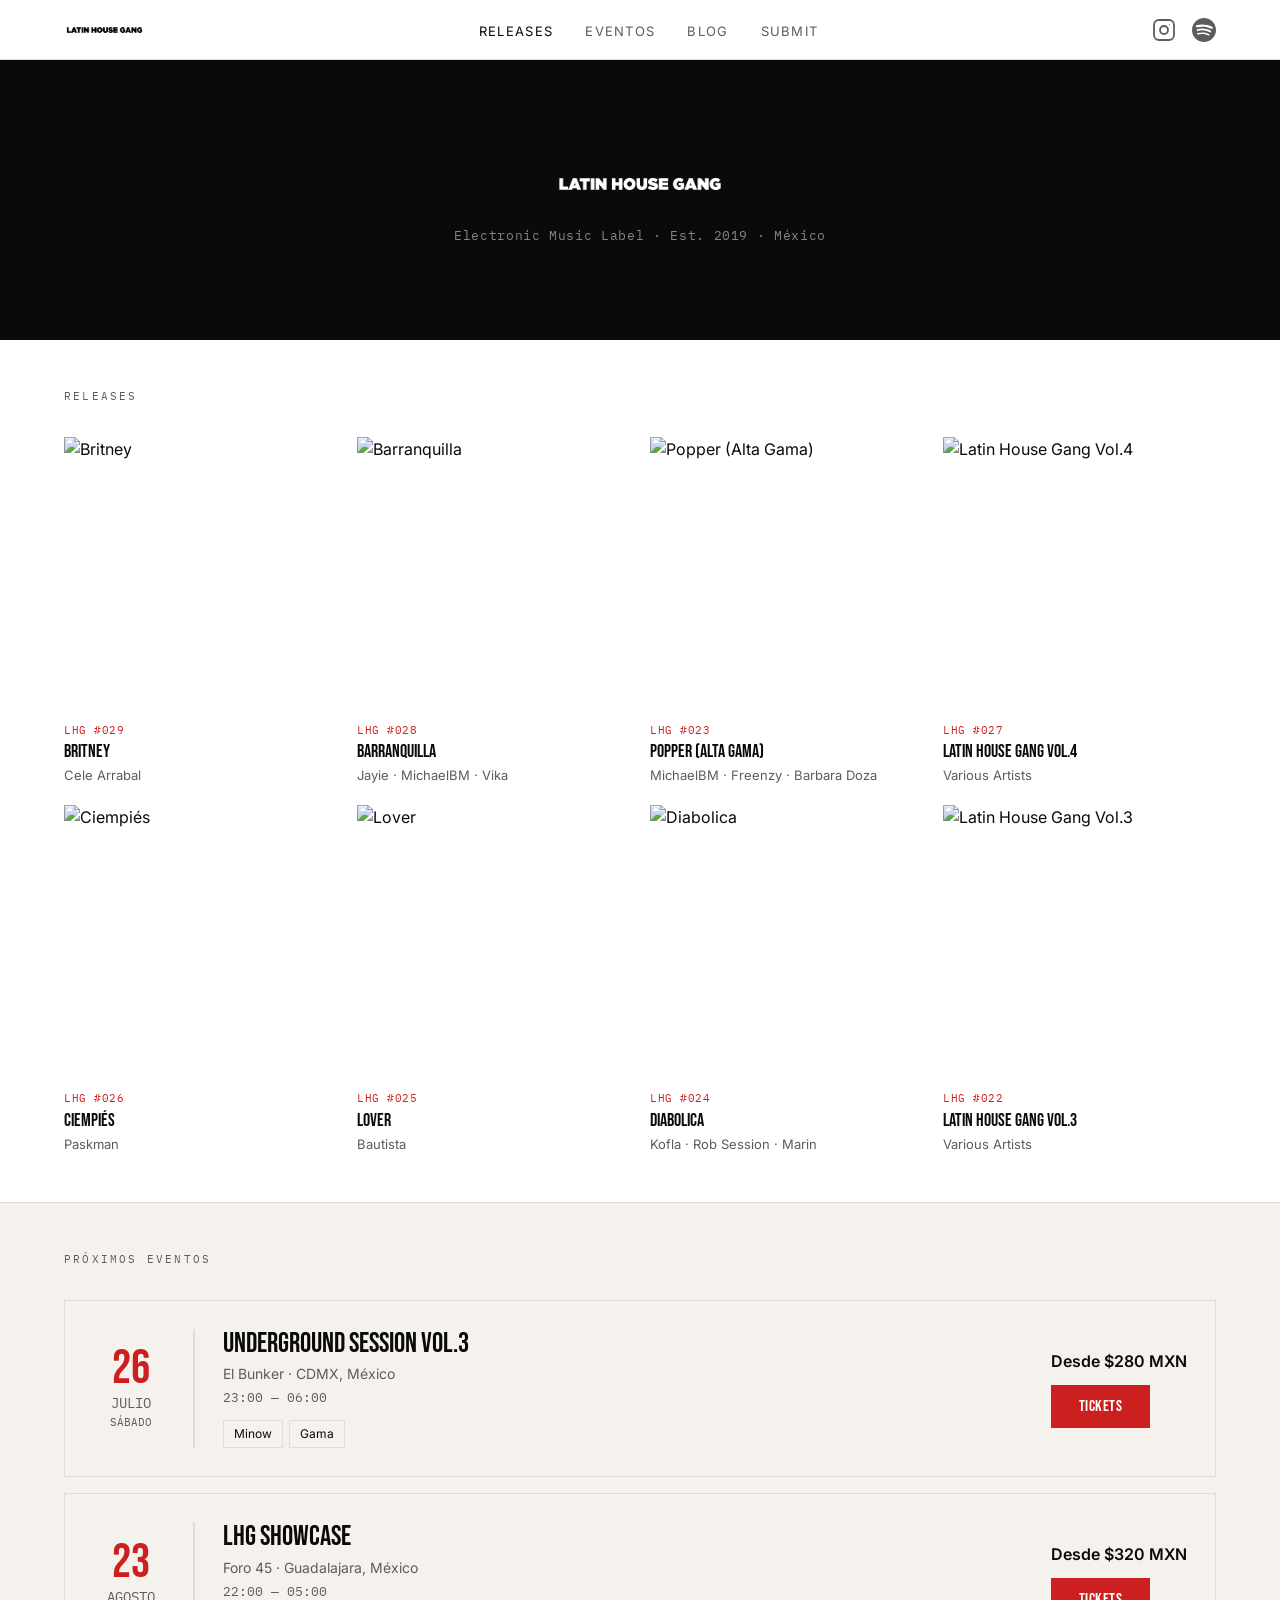
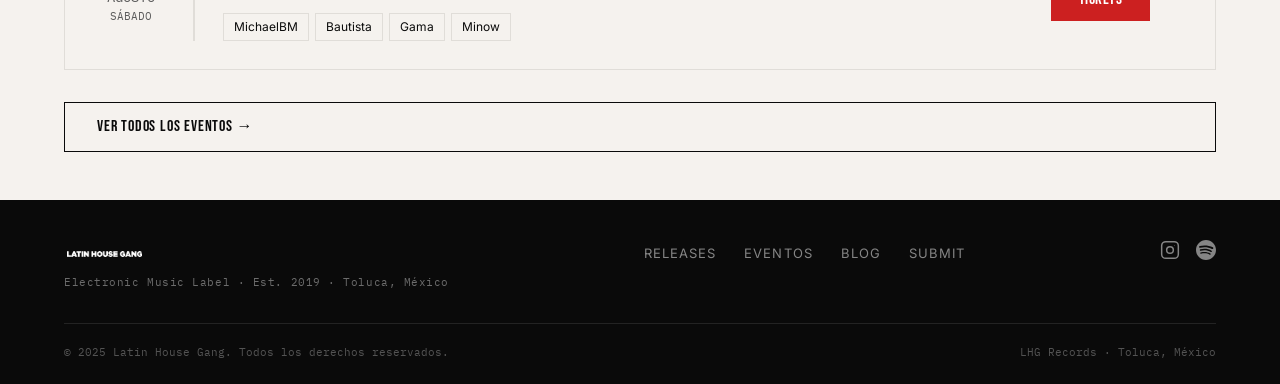
==== commit 96c6bbe0: "fix: navbar icons size, remove soundcloud, hero tagline without Toluca" ====
--- a/index.html
+++ b/index.html
@@ -1,4 +1,4 @@
-<!DOCTYPE html>
+﻿<!DOCTYPE html>
 <html lang="es">
 <head>
   <meta charset="UTF-8">
@@ -30,11 +30,6 @@
             <circle cx="17.5" cy="6.5" r="0.5" fill="currentColor" stroke="none"/>
           </svg>
         </a>
-        <a href="#" target="_blank" rel="noopener" aria-label="SoundCloud">
-          <svg viewBox="0 0 24 24" fill="currentColor">
-            <path d="M1.175 12.225c-.108 0-.196.088-.196.197l-.3 2.236.3 2.206c0 .109.088.197.196.197.11 0 .197-.088.197-.197l.338-2.206-.338-2.236c0-.109-.088-.197-.197-.197zm1.662-.613c-.12 0-.217.098-.217.218l-.27 2.828.27 2.77c0 .12.098.217.217.217.12 0 .218-.098.218-.217l.305-2.77-.305-2.828c0-.12-.097-.218-.218-.218zm1.69-.206c-.133 0-.24.107-.24.24l-.24 3.034.24 2.926c0 .132.107.24.24.24.132 0 .24-.108.24-.24l.273-2.926-.273-3.034c0-.133-.108-.24-.24-.24zm1.707-.075c-.145 0-.263.117-.263.263l-.21 3.109.21 2.869c0 .146.118.263.263.263.145 0 .263-.117.263-.263l.237-2.869-.237-3.109c0-.146-.118-.263-.263-.263zm1.72.088c-.157 0-.286.128-.286.286l-.18 3.021.18 2.783c0 .157.129.285.286.285.157 0 .285-.128.285-.285l.205-2.783-.205-3.021c0-.158-.128-.286-.285-.286zm1.733-.12c-.169 0-.307.138-.307.307l-.15 3.141.15 2.73c0 .169.138.308.307.308.17 0 .307-.139.307-.308l.17-2.73-.17-3.141c0-.169-.138-.307-.307-.307zm1.75-.072c-.183 0-.33.148-.33.33l-.12 3.213.12 2.696c0 .183.147.33.33.33.182 0 .33-.147.33-.33l.137-2.696-.137-3.213c0-.182-.148-.33-.33-.33zm1.766.072c-.194 0-.352.158-.352.352l-.09 3.141.09 2.641c0 .194.158.352.352.352.194 0 .352-.158.352-.352l.1-2.641-.1-3.141c0-.194-.158-.352-.352-.352zm1.78.047c-.205 0-.373.168-.373.374l-.061 3.094.061 2.574c0 .206.168.374.373.374.207 0 .374-.168.374-.374l.07-2.574-.07-3.094c0-.206-.167-.374-.374-.374zm3.504-.766c-.102-.038-.21-.059-.322-.059-.433 0-.8.261-.978.641-.2-.86-.975-1.5-1.9-1.5-.26 0-.507.053-.734.15-.084.032-.107.065-.108.097v7.354c.001.034.027.062.062.068h4.08c.37 0 .672-.3.672-.672V12.1c0-1.063-.712-1.961-1.772-2.101z"/>
-          </svg>
-        </a>
       </div>
       <button class="nav-hamburger" aria-label="Menú" aria-expanded="false">
         <span></span><span></span><span></span>
@@ -64,7 +59,7 @@
     <div class="hero-inner">
       <img src="LHG_Logo_Blanco_Banner.png" alt="Latin House Gang" class="hero-logo-img" onerror="this.style.display='none';this.nextElementSibling.style.display='block'">
       <h1 class="hero-title" style="display:none">LATIN HOUSE GANG</h1>
-      <p class="hero-tagline">Electronic Music Label · Est. 2019 · Toluca, México</p>
+      <p class="hero-tagline">Electronic Music Label · Est. 2019 · México</p>
     </div>
   </section>
 
--- a/styles.css
+++ b/styles.css
@@ -78,7 +78,7 @@
 }
 .nav-icons a { color: var(--muted); transition: color 0.2s ease; display: flex; }
 .nav-icons a:hover { color: var(--accent); }
-.nav-icons svg { width: 20px; height: 20px; }
+.nav-icons svg { width: 24px; height: 24px; }
 
 .nav-hamburger {
   display: none;
@@ -189,19 +189,21 @@
   aspect-ratio: 1 / 1;
   overflow: hidden;
 }
-.release-cover {
-  width: 100%;
-  height: 100%;
-  position: relative;
-  display: flex;
-  align-items: center;
-  justify-content: center;
-}
-.release-cover img {
+/* Real cover image */
+.release-cover-img {
   width: 100%;
   height: 100%;
   object-fit: cover;
   display: block;
+}
+/* Placeholder when no cover */
+.release-cover-placeholder {
+  width: 100%;
+  height: 100%;
+  position: relative;
+  display: flex;
+  align-items: center;
+  justify-content: center;
 }
 .cover-letter {
   font-family: 'Bebas Neue', sans-serif;
@@ -217,23 +219,37 @@
 .release-cover-overlay {
   position: absolute;
   inset: 0;
-  background: rgba(0,0,0,0.6);
-  display: flex;
+  background: rgba(0,0,0,0.72);
+  display: flex;
+  flex-direction: column;
   align-items: center;
   justify-content: center;
+  gap: 8px;
   opacity: 0;
   transition: opacity 0.25s ease;
 }
 .overlay-btn {
   font-family: 'Bebas Neue', sans-serif;
-  font-size: 14px;
+  font-size: 13px;
+  border: none;
+  padding: 9px 18px;
+  cursor: pointer;
+  letter-spacing: 0.08em;
+  display: flex;
+  align-items: center;
+  gap: 6px;
+  transition: opacity 0.15s ease;
+  text-decoration: none;
+  line-height: 1;
+}
+.overlay-btn:hover { opacity: 0.85; }
+.overlay-btn-apple {
   background: #fff;
-  color: var(--text);
-  border: none;
-  padding: 10px 24px;
-  cursor: pointer;
-  letter-spacing: 0.05em;
-  pointer-events: none;
+  color: #0A0A0A;
+}
+.overlay-btn-spotify {
+  background: #1DB954;
+  color: #fff;
 }
 .release-info { padding: 12px 0 0; }
 .release-catalog {
@@ -1255,6 +1271,299 @@
 .btn-follow.following {
   background: #1A6B1A;
   color: #fff;
+}
+
+/* ═══════════════════════════════════════════
+   EVENTO DETALLE — completo
+═══════════════════════════════════════════ */
+
+/* Breadcrumb */
+.ed-breadcrumb {
+  max-width: 1200px;
+  margin: 0 auto;
+  padding: 14px 24px 0;
+}
+.ed-back {
+  font-family: 'IBM Plex Mono', monospace;
+  font-size: 11px;
+  color: var(--muted);
+  letter-spacing: 0.08em;
+  text-decoration: none;
+  transition: color 0.2s;
+}
+.ed-back:hover { color: var(--text); }
+
+/* ── FLYER ── */
+.ed-flyer {
+  width: 100%;
+  height: 400px;
+  background: #0A0A0A;
+  position: relative;
+  display: flex;
+  flex-direction: column;
+  overflow: hidden;
+  margin-top: 12px;
+}
+.ed-flyer-content {
+  flex: 1;
+  display: flex;
+  flex-direction: column;
+  align-items: center;
+  justify-content: center;
+  text-align: center;
+  padding: 0 24px;
+}
+.ed-flyer-nombre {
+  font-family: 'Bebas Neue', sans-serif;
+  font-size: 72px;
+  color: #fff;
+  line-height: 1;
+  letter-spacing: 0.02em;
+}
+.ed-flyer-fecha {
+  font-family: 'IBM Plex Mono', monospace;
+  font-size: 16px;
+  color: rgba(255,255,255,0.5);
+  margin-top: 14px;
+  letter-spacing: 0.08em;
+}
+
+/* Marquee */
+.ed-marquee-wrap {
+  overflow: hidden;
+  white-space: nowrap;
+  border-top: 1px solid rgba(255,255,255,0.15);
+  padding: 11px 0;
+  background: #0A0A0A;
+  flex-shrink: 0;
+}
+.ed-marquee {
+  display: inline-block;
+  animation: marquee-scroll 18s linear infinite;
+}
+.ed-marquee span {
+  font-family: 'Bebas Neue', sans-serif;
+  font-size: 15px;
+  color: rgba(255,255,255,0.7);
+  letter-spacing: 0.12em;
+}
+@keyframes marquee-scroll {
+  0%   { transform: translateX(0); }
+  100% { transform: translateX(-50%); }
+}
+
+/* ── BODY 2 COLUMNS ── */
+.ed-body {
+  max-width: 1200px;
+  margin: 0 auto;
+  padding: 36px 24px 80px;
+  display: grid;
+  grid-template-columns: 1fr 340px;
+  gap: 52px;
+  align-items: start;
+}
+.ed-left {}
+.ed-right {}
+
+/* Badge */
+.badge-lugares {
+  display: inline-block;
+  background: #FFF3CD;
+  color: #856404;
+  font-family: 'Inter', sans-serif;
+  font-size: 13px;
+  font-weight: 600;
+  padding: 6px 14px;
+  border-radius: 20px;
+  margin-bottom: 14px;
+}
+
+/* Titulo */
+.ed-titulo {
+  font-family: 'Bebas Neue', sans-serif;
+  font-size: 40px;
+  color: var(--text);
+  line-height: 1.05;
+  margin-bottom: 14px;
+}
+
+/* Organizer inline */
+.ed-org-inline {
+  display: flex;
+  align-items: center;
+  gap: 12px;
+  margin-bottom: 32px;
+  padding-bottom: 24px;
+  border-bottom: 1px solid var(--border);
+}
+.ed-org-avatar {
+  width: 40px;
+  height: 40px;
+  border-radius: 50%;
+  background: var(--accent);
+  display: flex;
+  align-items: center;
+  justify-content: center;
+  overflow: hidden;
+  flex-shrink: 0;
+}
+.ed-org-logo-img { width: 100%; height: 100%; object-fit: cover; }
+.ed-org-info {
+  display: flex;
+  flex-direction: column;
+  gap: 2px;
+}
+.ed-org-por { font-size: 14px; color: var(--muted); }
+.ed-org-por strong { color: var(--text); }
+.ed-org-stats {
+  font-family: 'IBM Plex Mono', monospace;
+  font-size: 11px;
+  color: var(--muted);
+}
+
+/* Section spacing */
+.ed-section {
+  margin-top: 36px;
+  padding-top: 32px;
+  border-top: 1px solid var(--border);
+}
+.ed-section-title {
+  font-family: 'Bebas Neue', sans-serif;
+  font-size: 32px;
+  color: var(--text);
+  border-bottom: 2px solid var(--text);
+  padding-bottom: 8px;
+  margin-bottom: 24px;
+}
+
+/* Fecha y Hora */
+.ed-fecha-principal {
+  font-size: 16px;
+  font-weight: 600;
+  color: var(--text);
+  margin-bottom: 4px;
+}
+.ed-fecha-hora {
+  font-family: 'IBM Plex Mono', monospace;
+  font-size: 14px;
+  color: var(--muted);
+  margin-bottom: 16px;
+}
+
+/* Ubicación grid */
+.ed-ubicacion-grid {
+  display: grid;
+  grid-template-columns: 1fr 1fr;
+  gap: 24px;
+  align-items: start;
+}
+
+/* ── ORGANIZER CARD (bottom section) ── */
+.ed-organizer-card {
+  background: var(--bg-alt);
+  padding: 24px;
+  display: flex;
+  align-items: center;
+  justify-content: space-between;
+  gap: 20px;
+  flex-wrap: wrap;
+}
+.ed-organizer-left {
+  display: flex;
+  align-items: center;
+  gap: 16px;
+  flex: 1;
+}
+.ed-organizer-avatar-big {
+  width: 56px;
+  height: 56px;
+  border-radius: 50%;
+  background: var(--accent);
+  display: flex;
+  align-items: center;
+  justify-content: center;
+  overflow: hidden;
+  flex-shrink: 0;
+}
+.ed-org-big-img { width: 100%; height: 100%; object-fit: cover; }
+.ed-org-big-fallback {
+  display: none;
+  font-family: 'Bebas Neue', sans-serif;
+  font-size: 14px;
+  color: #fff;
+  letter-spacing: 0.04em;
+}
+.ed-organizer-btns {
+  display: flex;
+  gap: 10px;
+  flex-wrap: wrap;
+}
+.btn-org-contacto {
+  font-family: 'Bebas Neue', sans-serif;
+  font-size: 14px;
+  background: #F0EDE8;
+  border: 1.5px solid var(--border);
+  color: var(--text);
+  padding: 10px 22px;
+  cursor: pointer;
+  letter-spacing: 0.05em;
+  transition: all 0.2s ease;
+  text-decoration: none;
+  display: inline-flex;
+  align-items: center;
+}
+.btn-org-contacto:hover { background: var(--border); }
+.btn-org-seguir {
+  font-family: 'Bebas Neue', sans-serif;
+  font-size: 14px;
+  background: var(--accent);
+  border: none;
+  color: #fff;
+  padding: 10px 22px;
+  cursor: pointer;
+  letter-spacing: 0.05em;
+  transition: background 0.2s ease;
+  text-decoration: none;
+  display: inline-flex;
+  align-items: center;
+}
+.btn-org-seguir:hover { background: #A01818; }
+
+/* ── STICKY BOX ── */
+.ed-sticky-box {
+  position: sticky;
+  top: 80px;
+  border: 1.5px solid var(--border);
+  padding: 24px;
+}
+.btn-seguir-ig {
+  display: block;
+  font-family: 'Bebas Neue', sans-serif;
+  font-size: 18px;
+  background: var(--accent);
+  color: #fff;
+  border: none;
+  padding: 14px 32px;
+  text-align: center;
+  text-decoration: none;
+  margin-bottom: 12px;
+  cursor: pointer;
+  transition: background 0.2s;
+}
+.btn-seguir-ig:hover { background: #A01818; }
+
+/* ── RESPONSIVE ── */
+@media (max-width: 900px) {
+  .ed-body { grid-template-columns: 1fr; }
+  .ed-sticky-box { position: static; }
+  .ed-flyer-nombre { font-size: 48px; }
+}
+@media (max-width: 600px) {
+  .ed-flyer { height: 280px; }
+  .ed-flyer-nombre { font-size: 36px; }
+  .ed-flyer-fecha { font-size: 13px; }
+  .ed-ubicacion-grid { grid-template-columns: 1fr; }
+  .ed-organizer-card { flex-direction: column; align-items: flex-start; }
 }
 
 /* ─── ANIMATIONS ─── */
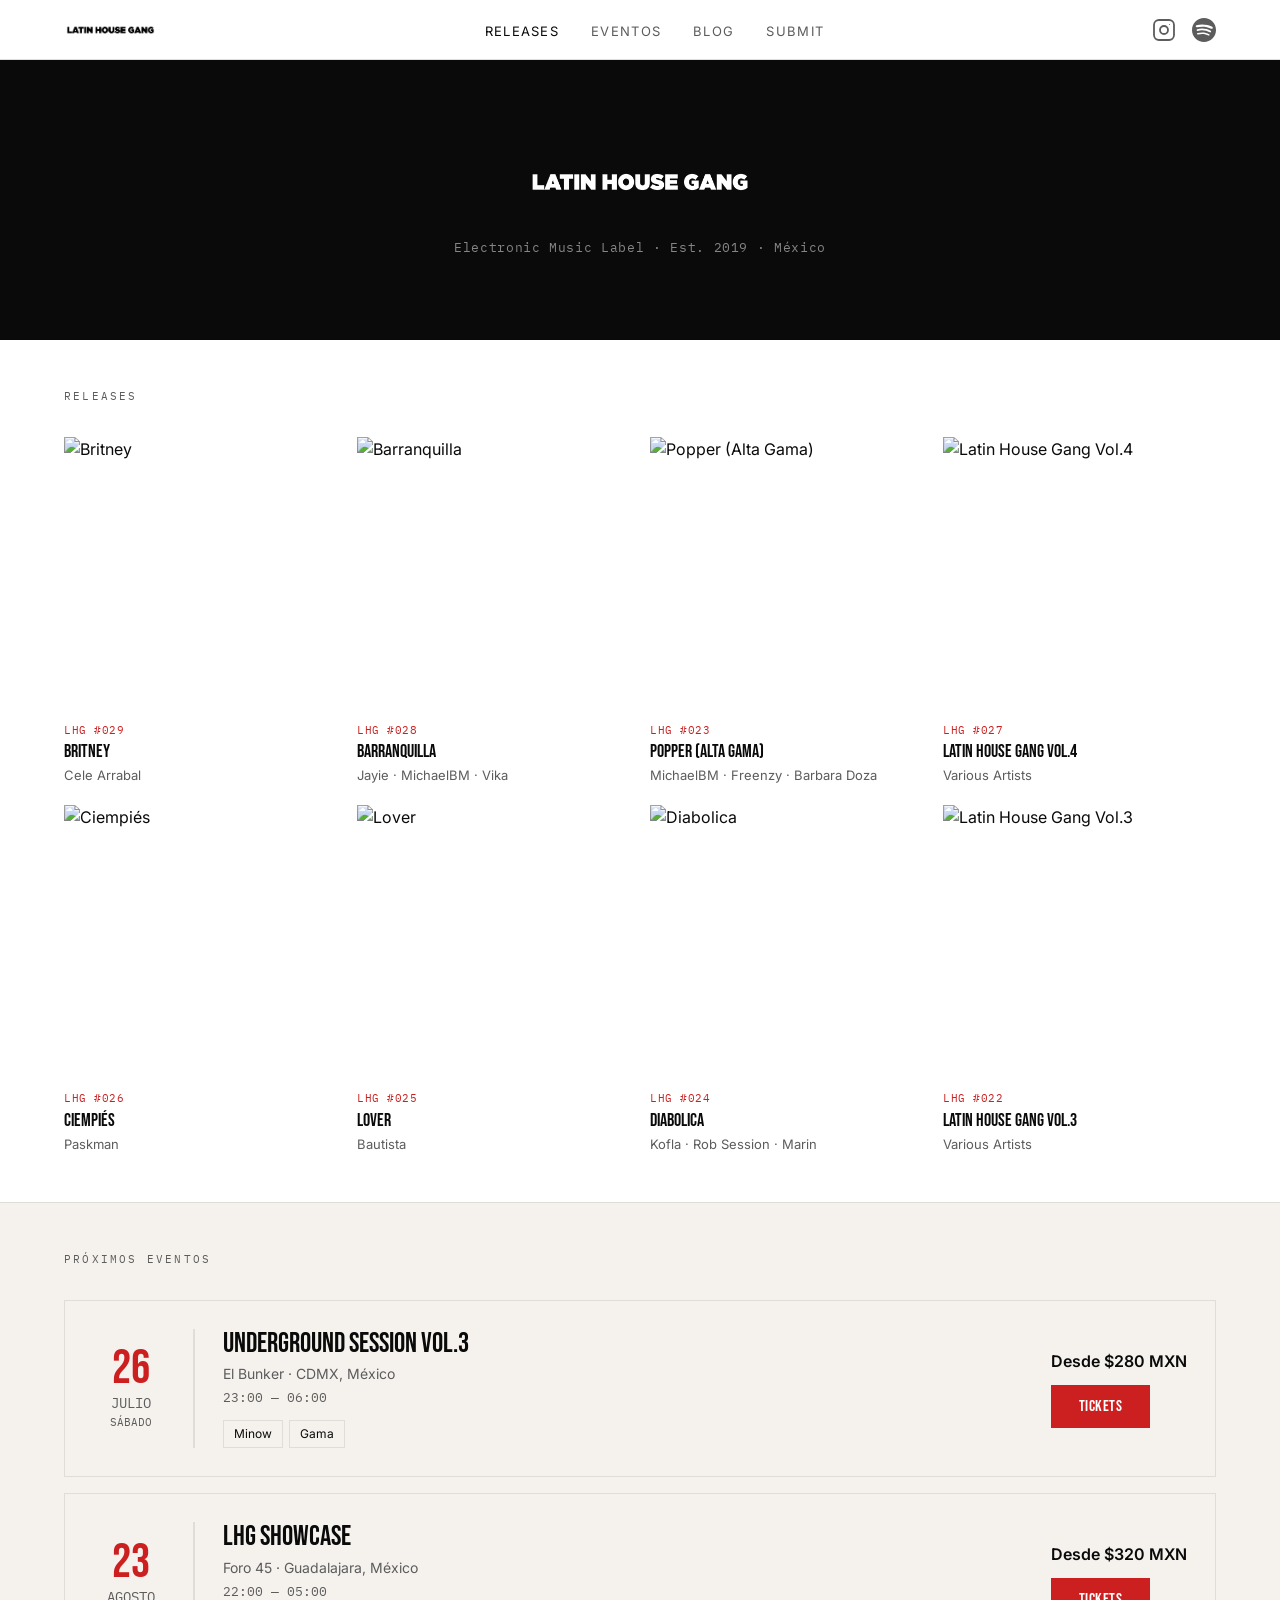
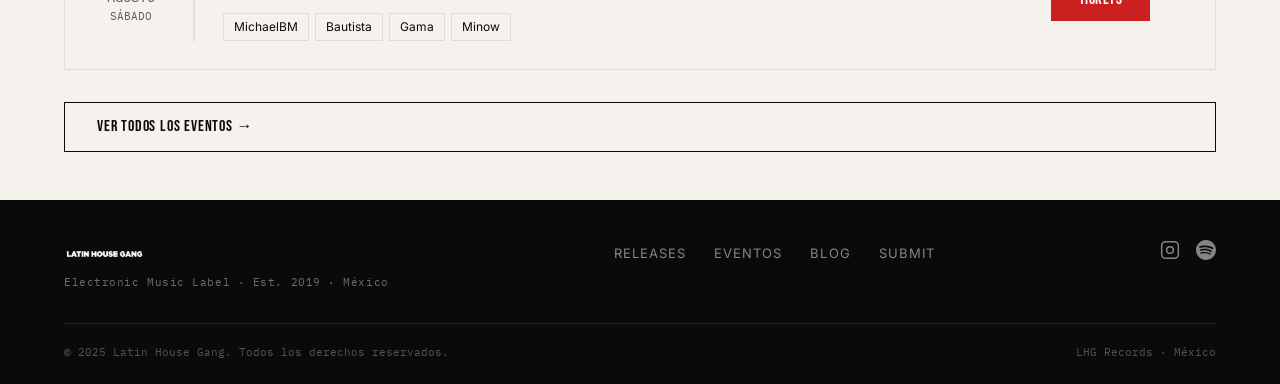
==== commit b2f39d9d: "fix: remove all Toluca references from entire site" ====
--- a/index.html
+++ b/index.html
@@ -4,7 +4,7 @@
   <meta charset="UTF-8">
   <meta name="viewport" content="width=device-width, initial-scale=1.0">
   <title>Latin House Gang — Electronic Music Label</title>
-  <meta name="description" content="Sello discográfico de latin house y música electrónica. Toluca, México. Est. 2019.">
+  <meta name="description" content="Sello discográfico de latin house y música electrónica. México. Est. 2019.">
   <link rel="stylesheet" href="styles.css">
 </head>
 <body>
@@ -89,7 +89,7 @@
         <div class="footer-logo">
           <img src="LHG_Logo_Blanco_Banner.png" alt="Latin House Gang" onerror="this.style.display='none';this.nextElementSibling.style.display='block'">
           <span class="footer-logo-text" style="display:none">LATIN HOUSE GANG</span>
-          <p class="footer-tagline">Electronic Music Label · Est. 2019 · Toluca, México</p>
+          <p class="footer-tagline">Electronic Music Label · Est. 2019 · México</p>
         </div>
         <ul class="footer-links">
           <li><a href="index.html">RELEASES</a></li>
@@ -109,7 +109,7 @@
       </div>
       <div class="footer-bottom">
         <span class="footer-copy">© 2025 Latin House Gang. Todos los derechos reservados.</span>
-        <span class="footer-copy">LHG Records · Toluca, México</span>
+        <span class="footer-copy">LHG Records · México</span>
       </div>
     </div>
   </footer>
--- a/styles.css
+++ b/styles.css
@@ -48,7 +48,7 @@
   justify-content: space-between;
 }
 
-.nav-logo img { height: 28px; width: auto; display: block; }
+.nav-logo img { height: 32px; width: auto; display: block; }
 .nav-logo-text {
   font-family: 'Bebas Neue', sans-serif;
   font-size: 20px;
@@ -136,7 +136,7 @@
   text-align: center;
 }
 .hero-inner { padding: 0 24px; }
-.hero-logo-img { height: 60px; width: auto; margin: 0 auto 12px; }
+.hero-logo-img { height: 80px; width: auto; max-width: 600px; margin: 0 auto 16px; display: block; }
 .hero-title {
   font-family: 'Bebas Neue', sans-serif;
   font-size: 96px;
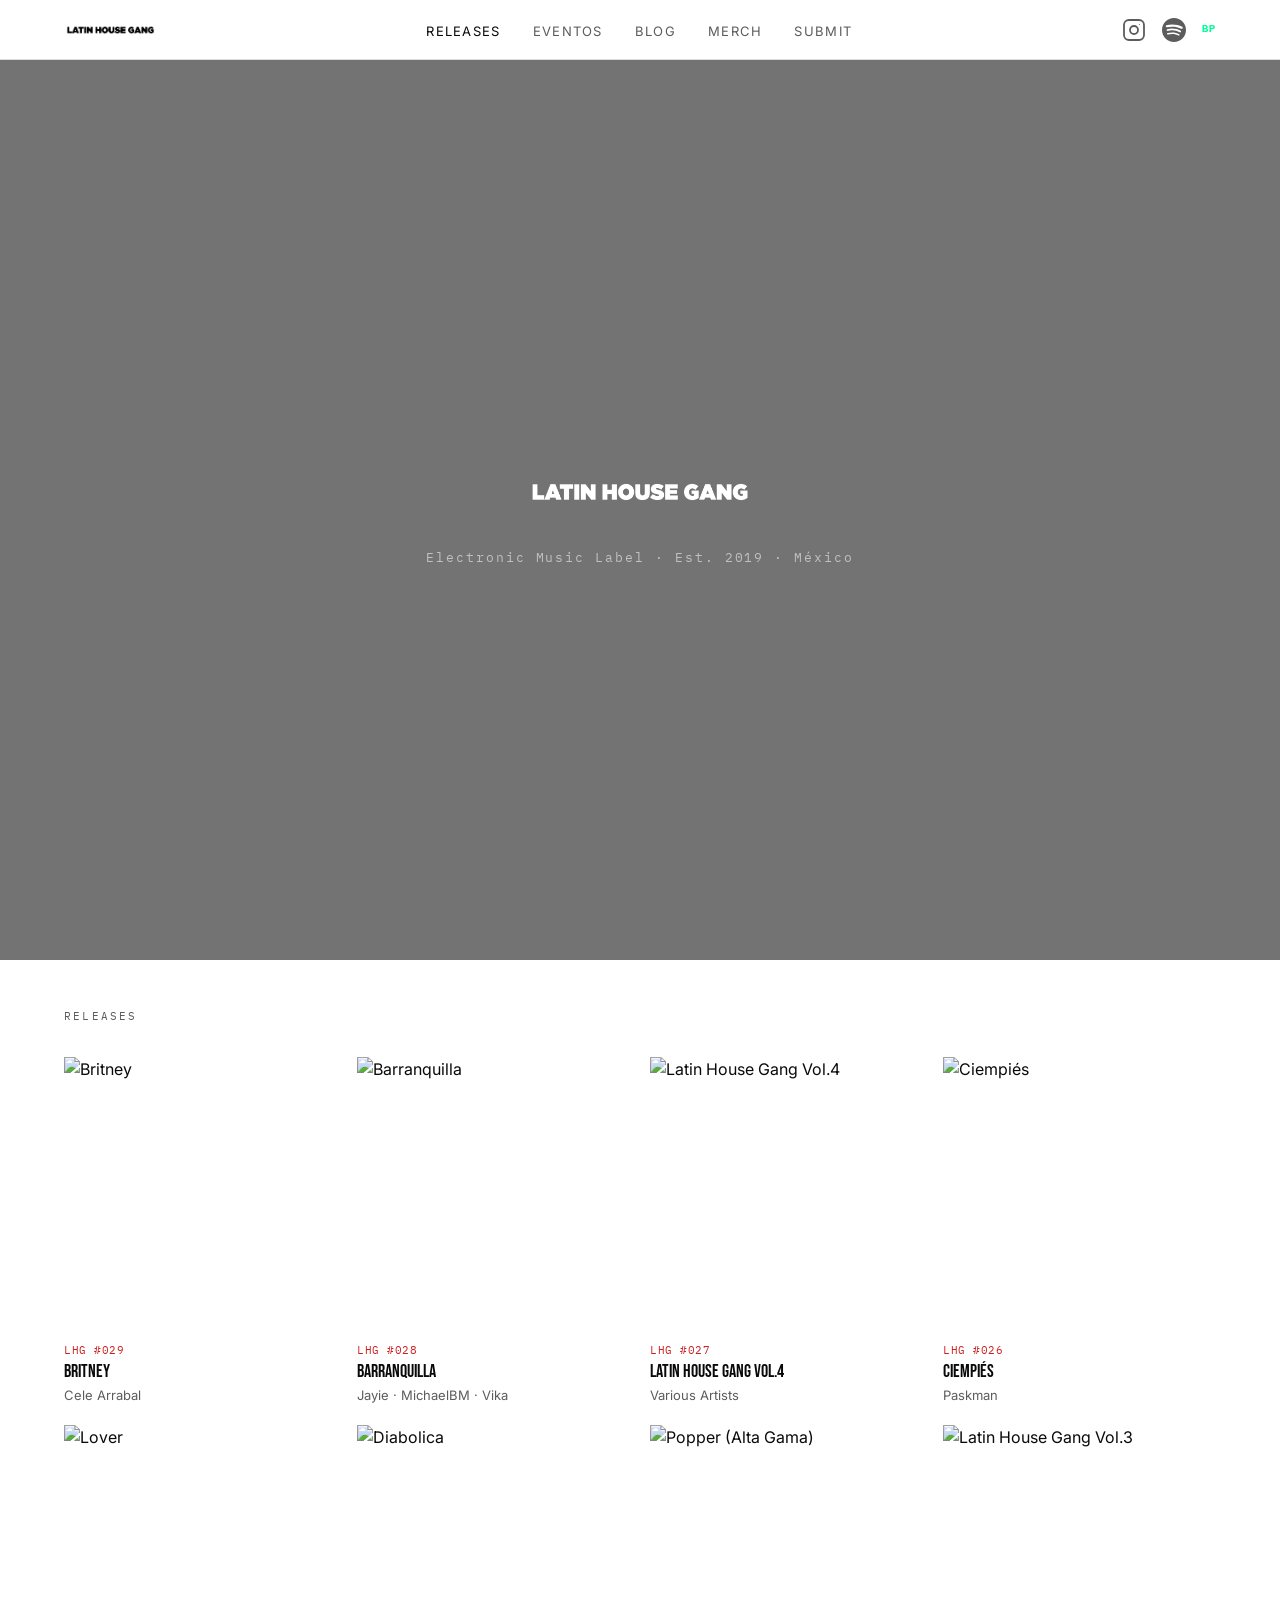
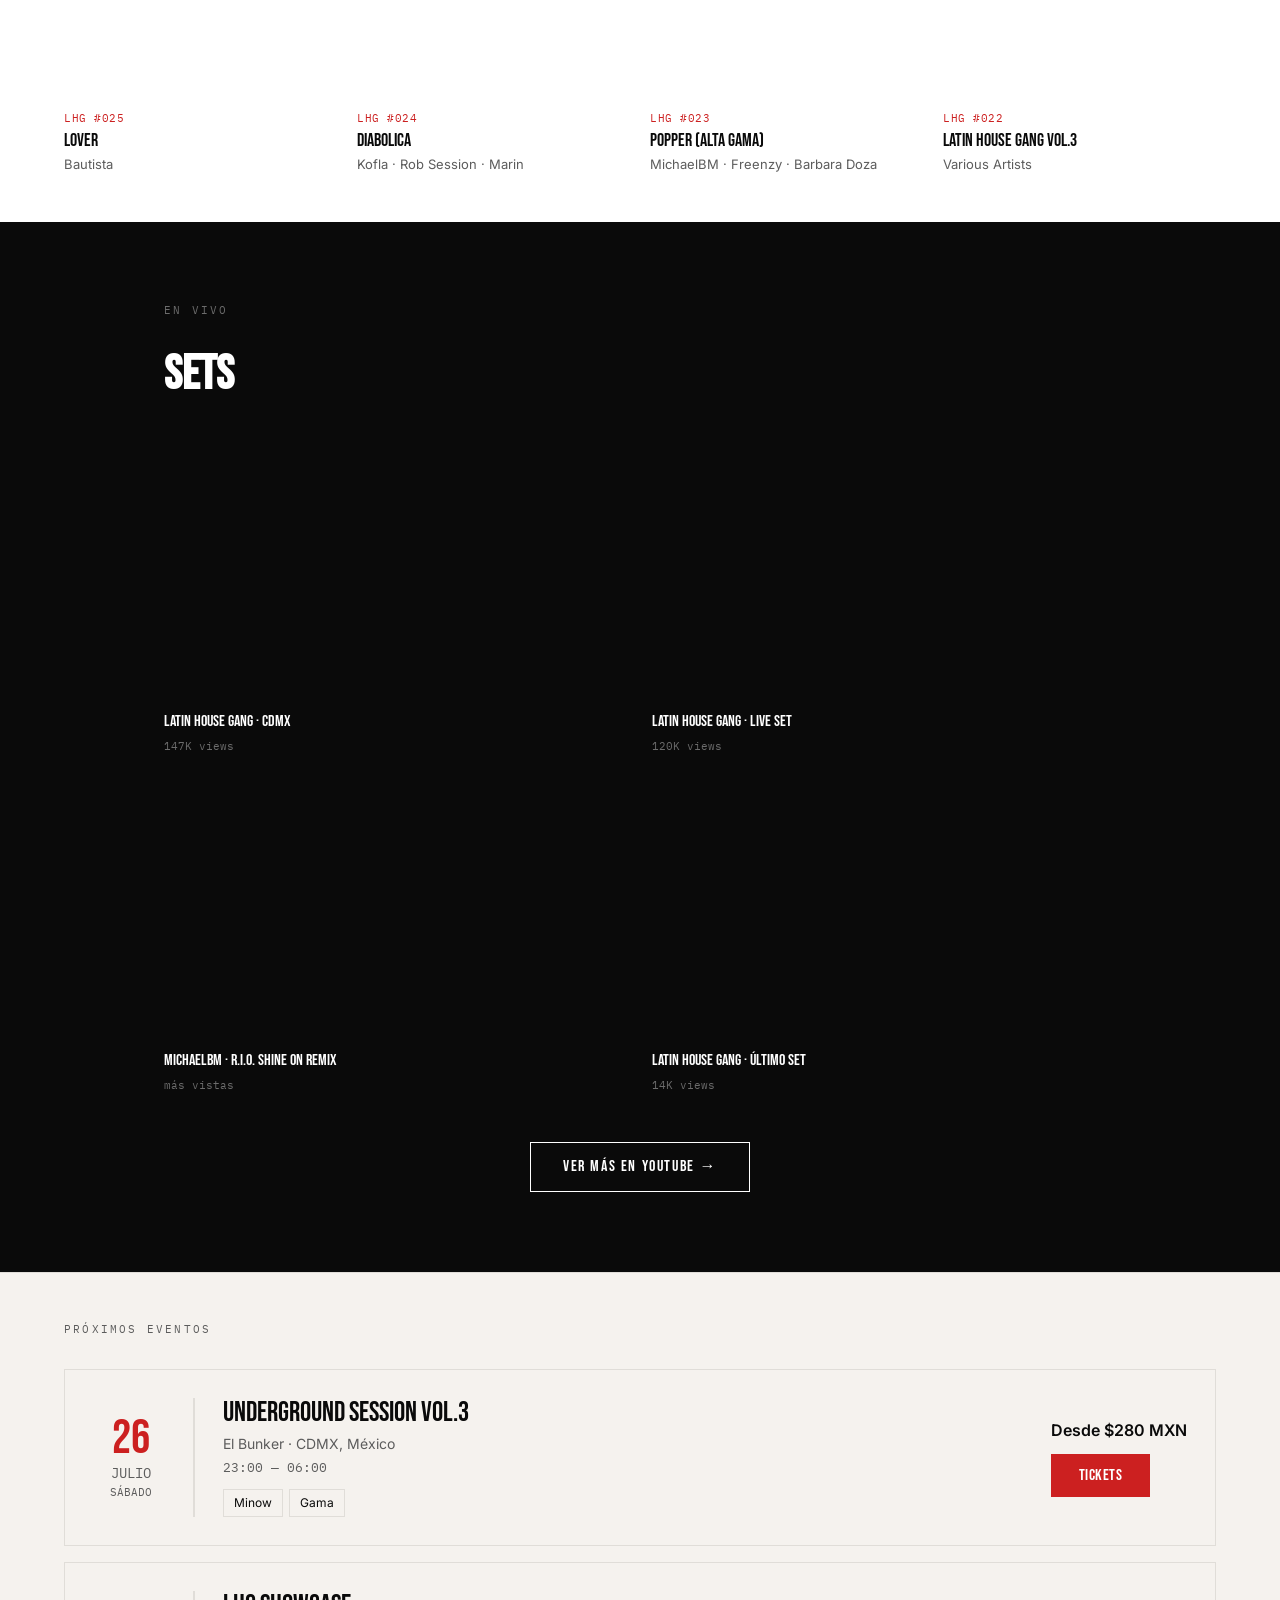
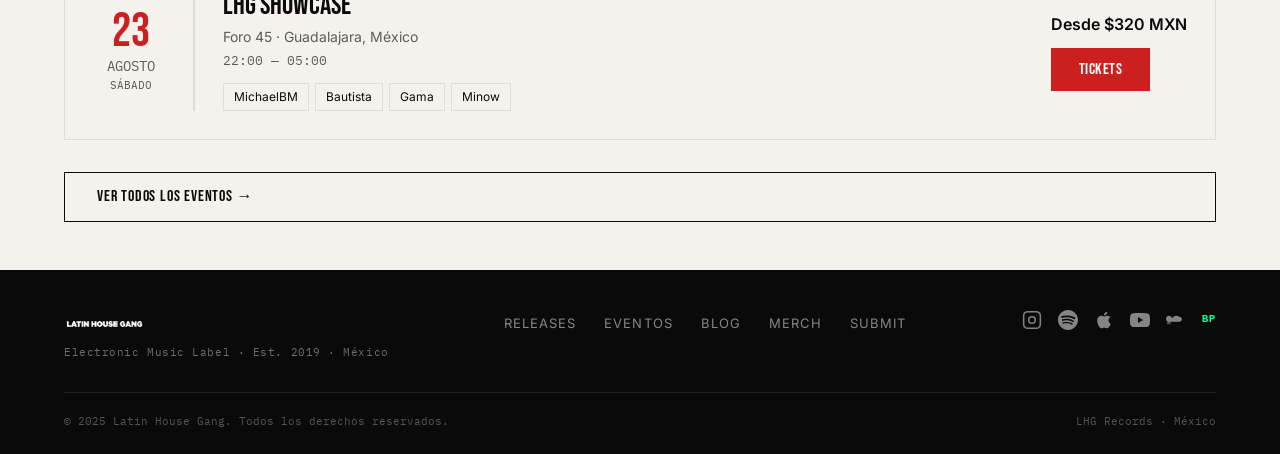
==== commit f373f73b: "fix: sets YouTube button links to MichaelBM channel Co-Authored-By: Claude Sonnet 4.6 <noreply@anthr" ====
--- a/index.html
+++ b/index.html
@@ -20,6 +20,7 @@
         <li><a href="index.html">RELEASES</a></li>
         <li><a href="eventos.html">EVENTOS</a></li>
         <li><a href="blog.html">BLOG</a></li>
+        <li><a href="merch.html">MERCH</a></li>
         <li><a href="submit.html">SUBMIT</a></li>
       </ul>
       <div class="nav-icons">
@@ -42,6 +43,7 @@
     <a href="index.html">RELEASES</a>
     <a href="eventos.html">EVENTOS</a>
     <a href="blog.html">BLOG</a>
+    <a href="merch.html">MERCH</a>
     <a href="submit.html">SUBMIT</a>
     <div class="nav-mobile-icons">
       <a href="https://www.instagram.com/latinhousegangmusic/" target="_blank" rel="noopener" aria-label="Instagram">
@@ -56,9 +58,18 @@
 
   <!-- HERO -->
   <section class="hero">
-    <div class="hero-inner">
-      <img src="LHG_Logo_Blanco_Banner.png" alt="Latin House Gang" class="hero-logo-img" onerror="this.style.display='none';this.nextElementSibling.style.display='block'">
-      <h1 class="hero-title" style="display:none">LATIN HOUSE GANG</h1>
+    <div class="hero-video-wrapper">
+      <iframe
+        class="hero-video"
+        src="https://www.youtube.com/embed/ngEGJ63LBlA?autoplay=1&mute=1&loop=1&controls=0&showinfo=0&rel=0&playlist=ngEGJ63LBlA&playsinline=1"
+        frameborder="0"
+        allow="autoplay; fullscreen"
+        allowfullscreen
+      ></iframe>
+      <div class="hero-overlay"></div>
+    </div>
+    <div class="hero-content">
+      <img src="LHG_Logo_Blanco_Banner.png" alt="Latin House Gang" class="hero-logo" onerror="this.style.display='none'">
       <p class="hero-tagline">Electronic Music Label · Est. 2019 · México</p>
     </div>
   </section>
@@ -68,6 +79,20 @@
     <div class="container">
       <p class="section-label">RELEASES</p>
       <div class="releases-grid" id="releasesGridHome"></div>
+    </div>
+  </section>
+
+  <!-- SETS -->
+  <section class="sets-section">
+    <div class="section-header">
+      <p class="section-label">EN VIVO</p>
+      <h2 class="section-title">SETS</h2>
+    </div>
+    <div class="sets-grid" id="setsGrid"></div>
+    <div class="sets-footer">
+      <a href="https://www.youtube.com/@michaelbmmusic" target="_blank" rel="noopener" class="btn-outline">
+        VER MÁS EN YOUTUBE →
+      </a>
     </div>
   </section>
 
@@ -95,6 +120,7 @@
           <li><a href="index.html">RELEASES</a></li>
           <li><a href="eventos.html">EVENTOS</a></li>
           <li><a href="blog.html">BLOG</a></li>
+          <li><a href="merch.html">MERCH</a></li>
           <li><a href="submit.html">SUBMIT</a></li>
         </ul>
         <div class="footer-social">
--- a/styles.css
+++ b/styles.css
@@ -128,28 +128,61 @@
 
 /* ─── HERO HOME ─── */
 .hero {
-  background: #0A0A0A;
-  height: 280px;
-  display: flex;
+  position: relative;
+  height: 100vh;
+  min-height: 500px;
+  overflow: hidden;
+}
+
+.hero-video-wrapper {
+  position: absolute;
+  inset: 0;
+  z-index: 0;
+}
+
+.hero-video {
+  position: absolute;
+  top: 50%;
+  left: 50%;
+  transform: translate(-50%, -50%);
+  width: 177.78vh;
+  height: 100vh;
+  min-width: 100%;
+  min-height: 56.25vw;
+  pointer-events: none;
+  border: none;
+}
+
+.hero-overlay {
+  position: absolute;
+  inset: 0;
+  background: rgba(0, 0, 0, 0.55);
+}
+
+.hero-content {
+  position: relative;
+  z-index: 2;
+  display: flex;
+  flex-direction: column;
   align-items: center;
   justify-content: center;
+  height: 100%;
   text-align: center;
-}
-.hero-inner { padding: 0 24px; }
-.hero-logo-img { height: 80px; width: auto; max-width: 600px; margin: 0 auto 16px; display: block; }
-.hero-title {
-  font-family: 'Bebas Neue', sans-serif;
-  font-size: 96px;
-  color: #fff;
-  line-height: 1;
-  letter-spacing: 0.02em;
-}
+  padding: 0 24px;
+}
+
+.hero-logo {
+  height: 80px;
+  width: auto;
+  max-width: 560px;
+  margin-bottom: 16px;
+}
+
 .hero-tagline {
   font-family: 'IBM Plex Mono', monospace;
   font-size: 13px;
-  color: rgba(255,255,255,0.5);
-  margin-top: 12px;
-  letter-spacing: 0.05em;
+  color: rgba(255,255,255,0.55);
+  letter-spacing: 0.15em;
 }
 
 /* ─── SECTION LABEL ─── */
@@ -251,6 +284,15 @@
   background: #1DB954;
   color: #fff;
 }
+.overlay-btn-beatport {
+  background: #01FF95;
+  color: #000;
+  font-family: 'IBM Plex Mono', monospace;
+  font-size: 10px;
+  font-weight: 600;
+  letter-spacing: 0.05em;
+}
+.overlay-btn-beatport:hover { opacity: 1; background: #00e085; }
 .release-info { padding: 12px 0 0; }
 .release-catalog {
   font-family: 'IBM Plex Mono', monospace;
@@ -271,10 +313,168 @@
   color: var(--muted);
 }
 
+/* ─── SETS SECTION ─── */
+.sets-section { padding: 80px 0; background: #0A0A0A; }
+.sets-section .section-header {
+  max-width: 1000px;
+  margin: 0 auto;
+  padding: 0 24px;
+  margin-bottom: 40px;
+}
+.sets-section .section-label { color: rgba(255,255,255,0.4); }
+.section-title {
+  font-family: 'Bebas Neue', sans-serif;
+  font-size: 48px;
+  color: #fff;
+  line-height: 1;
+  margin: 0;
+}
+
+.sets-grid {
+  display: grid;
+  grid-template-columns: repeat(2, 1fr);
+  gap: 24px;
+  max-width: 1000px;
+  margin: 0 auto;
+  padding: 0 24px;
+}
+
+@media (max-width: 768px) {
+  .sets-grid { grid-template-columns: 1fr; }
+}
+
+.set-embed {
+  position: relative;
+  padding-bottom: 56.25%;
+  height: 0;
+  overflow: hidden;
+}
+.set-embed iframe {
+  position: absolute;
+  top: 0; left: 0;
+  width: 100%; height: 100%;
+  border: none;
+}
+
+.set-title {
+  font-family: 'Bebas Neue', sans-serif;
+  font-size: 16px;
+  color: #fff;
+  margin: 10px 0 4px;
+}
+.set-views {
+  font-family: 'IBM Plex Mono', monospace;
+  font-size: 11px;
+  color: rgba(255,255,255,0.4);
+}
+
+.sets-footer {
+  text-align: center;
+  margin-top: 48px;
+}
+.btn-outline {
+  display: inline-block;
+  border: 1.5px solid #fff;
+  color: #fff;
+  font-family: 'Bebas Neue', sans-serif;
+  font-size: 16px;
+  padding: 12px 32px;
+  text-decoration: none;
+  letter-spacing: 0.1em;
+  transition: all 0.2s;
+}
+.btn-outline:hover { background: #fff; color: #0A0A0A; }
+
 /* ─── SECTION DIVIDER ─── */
 .section-divider {
   border: none;
   border-top: 1px solid var(--border);
+}
+
+/* ─── TRACKSTACK (submit page) ─── */
+.trackstack-option {
+  text-align: center;
+  padding: 32px 0;
+  border-bottom: 1px solid var(--border);
+  margin-bottom: 40px;
+}
+.trackstack-label {
+  font-family: 'IBM Plex Mono', monospace;
+  font-size: 12px;
+  color: var(--muted);
+  margin-bottom: 12px;
+}
+.btn-trackstack {
+  display: inline-block;
+  background: var(--text);
+  color: #fff;
+  font-family: 'Bebas Neue', sans-serif;
+  font-size: 18px;
+  padding: 14px 40px;
+  text-decoration: none;
+  letter-spacing: 0.1em;
+  transition: background 0.2s;
+}
+.btn-trackstack:hover { background: var(--accent); }
+.trackstack-sub {
+  font-family: 'IBM Plex Mono', monospace;
+  font-size: 11px;
+  color: var(--muted);
+  margin-top: 12px;
+}
+.demo-note {
+  font-family: 'IBM Plex Mono', monospace;
+  font-size: 11px;
+  color: var(--muted);
+  border: 1px solid var(--border);
+  padding: 10px 14px;
+  margin-top: -12px;
+  margin-bottom: 20px;
+  line-height: 1.6;
+}
+
+/* ─── MERCH PAGE ─── */
+.notify-form { display: flex; gap: 0; max-width: 400px; margin: 0 auto; }
+.notify-input {
+  flex: 1;
+  padding: 14px 16px;
+  border: 1.5px solid #fff;
+  background: transparent;
+  color: #fff;
+  font-family: 'IBM Plex Mono', monospace;
+  font-size: 13px;
+  outline: none;
+}
+.notify-btn {
+  background: var(--accent);
+  color: #fff;
+  border: none;
+  padding: 14px 24px;
+  font-family: 'Bebas Neue', sans-serif;
+  font-size: 16px;
+  cursor: pointer;
+  letter-spacing: 0.1em;
+}
+.notify-btn:hover { background: #aa1a1a; }
+
+.merch-grid {
+  display: grid;
+  grid-template-columns: repeat(4, 1fr);
+  gap: 20px;
+}
+@media (max-width: 768px) {
+  .merch-grid { grid-template-columns: repeat(2, 1fr); }
+}
+.merch-name {
+  font-family: 'Bebas Neue', sans-serif;
+  font-size: 16px;
+  color: var(--text);
+  margin: 10px 0 4px;
+}
+.merch-price {
+  font-family: 'IBM Plex Mono', monospace;
+  font-size: 11px;
+  color: var(--muted);
 }
 
 /* ─── FOOTER ─── */
@@ -1586,8 +1786,7 @@
   .nav-links { display: none; }
   .nav-icons { display: none; }
   .nav-hamburger { display: flex; }
-  .hero-title { font-size: 52px; }
-  .hero { height: 200px; }
+  .hero { min-height: 360px; height: 60vh; }
   .evento-card {
     grid-template-columns: 80px 2px 1fr;
     gap: 0;
